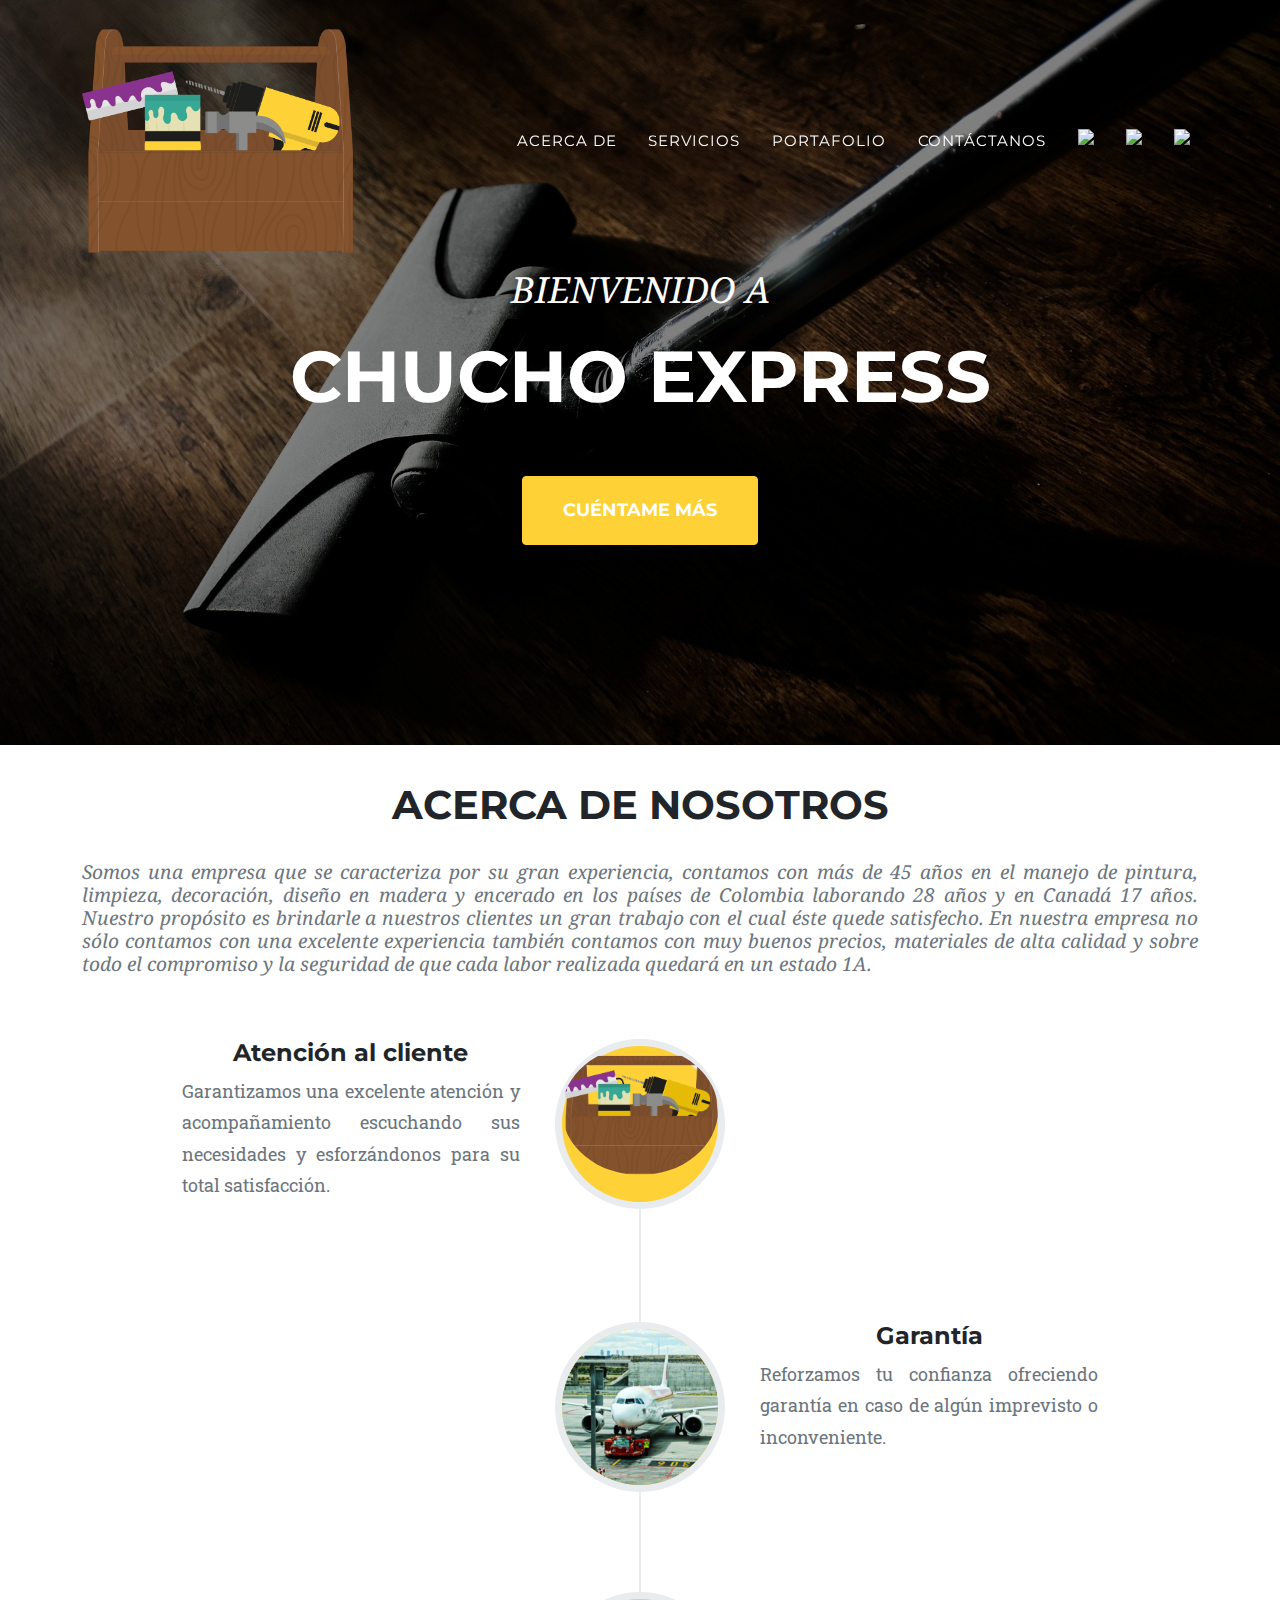
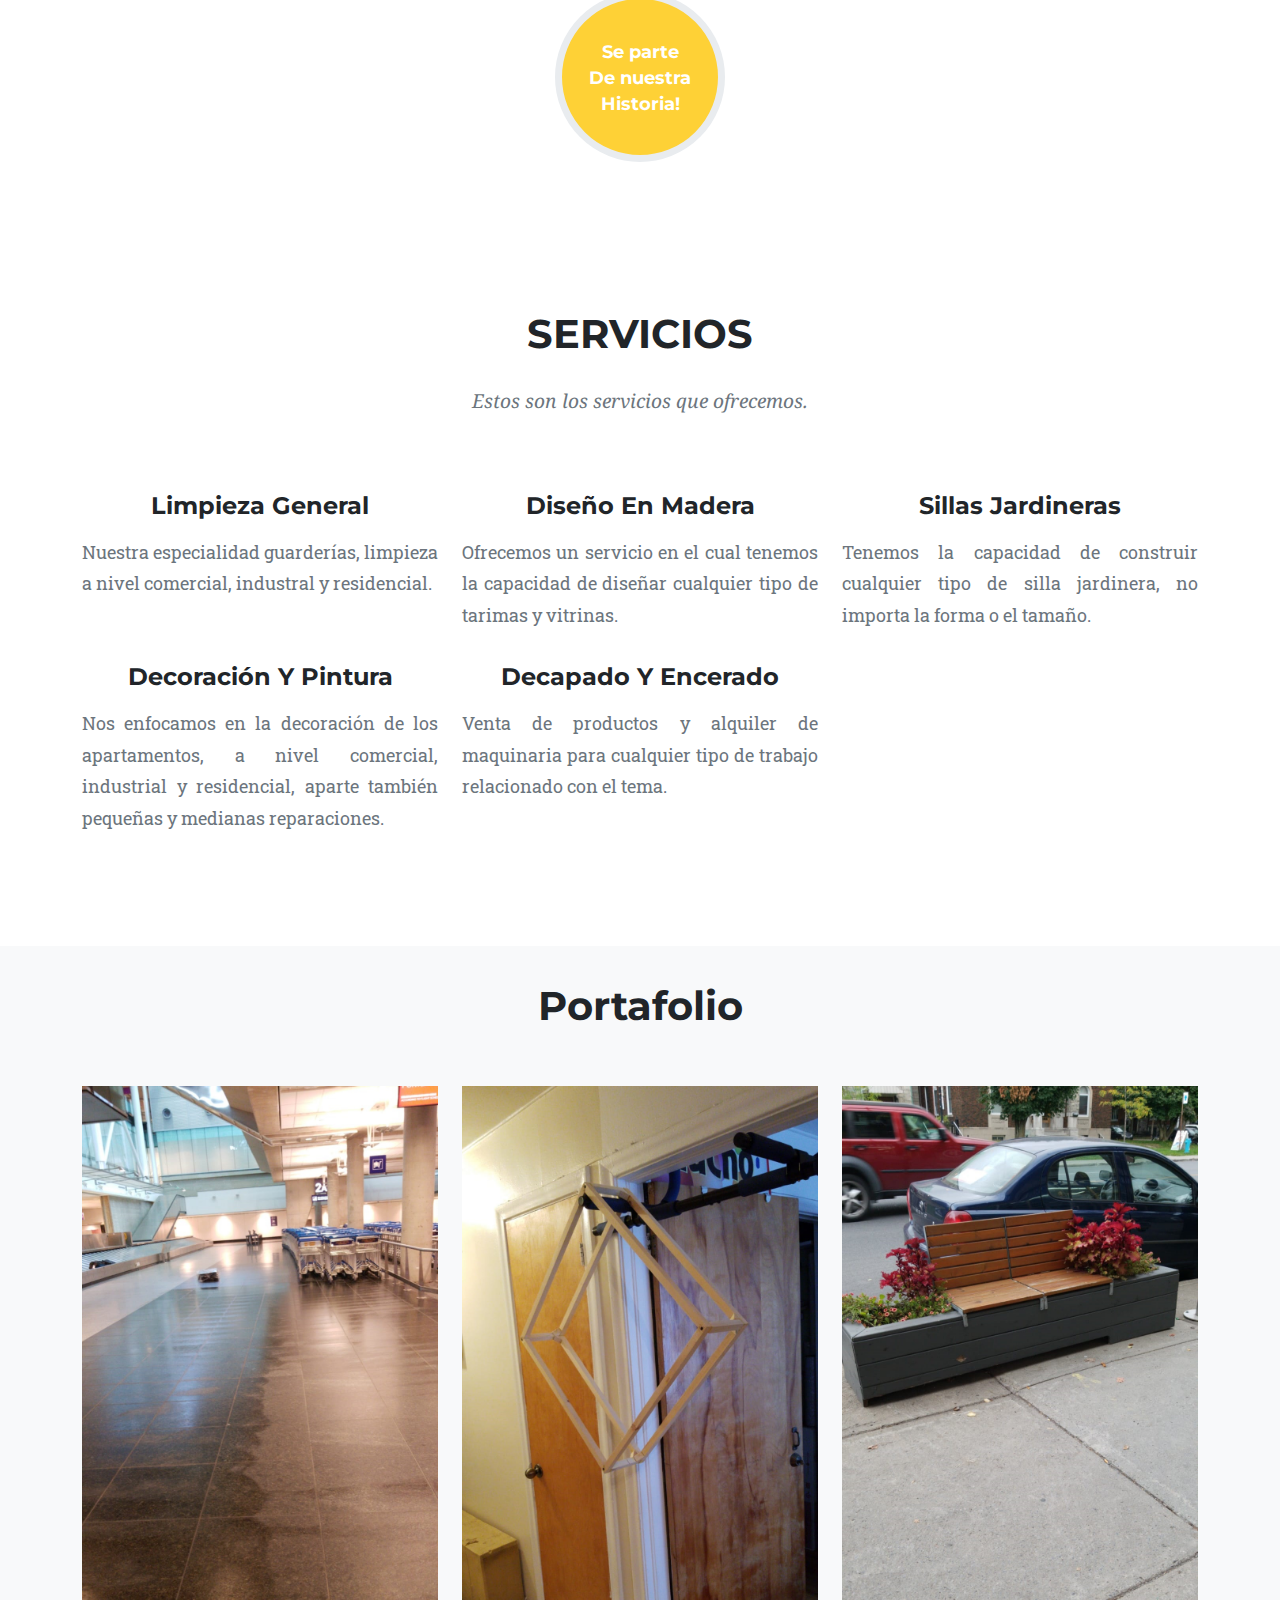
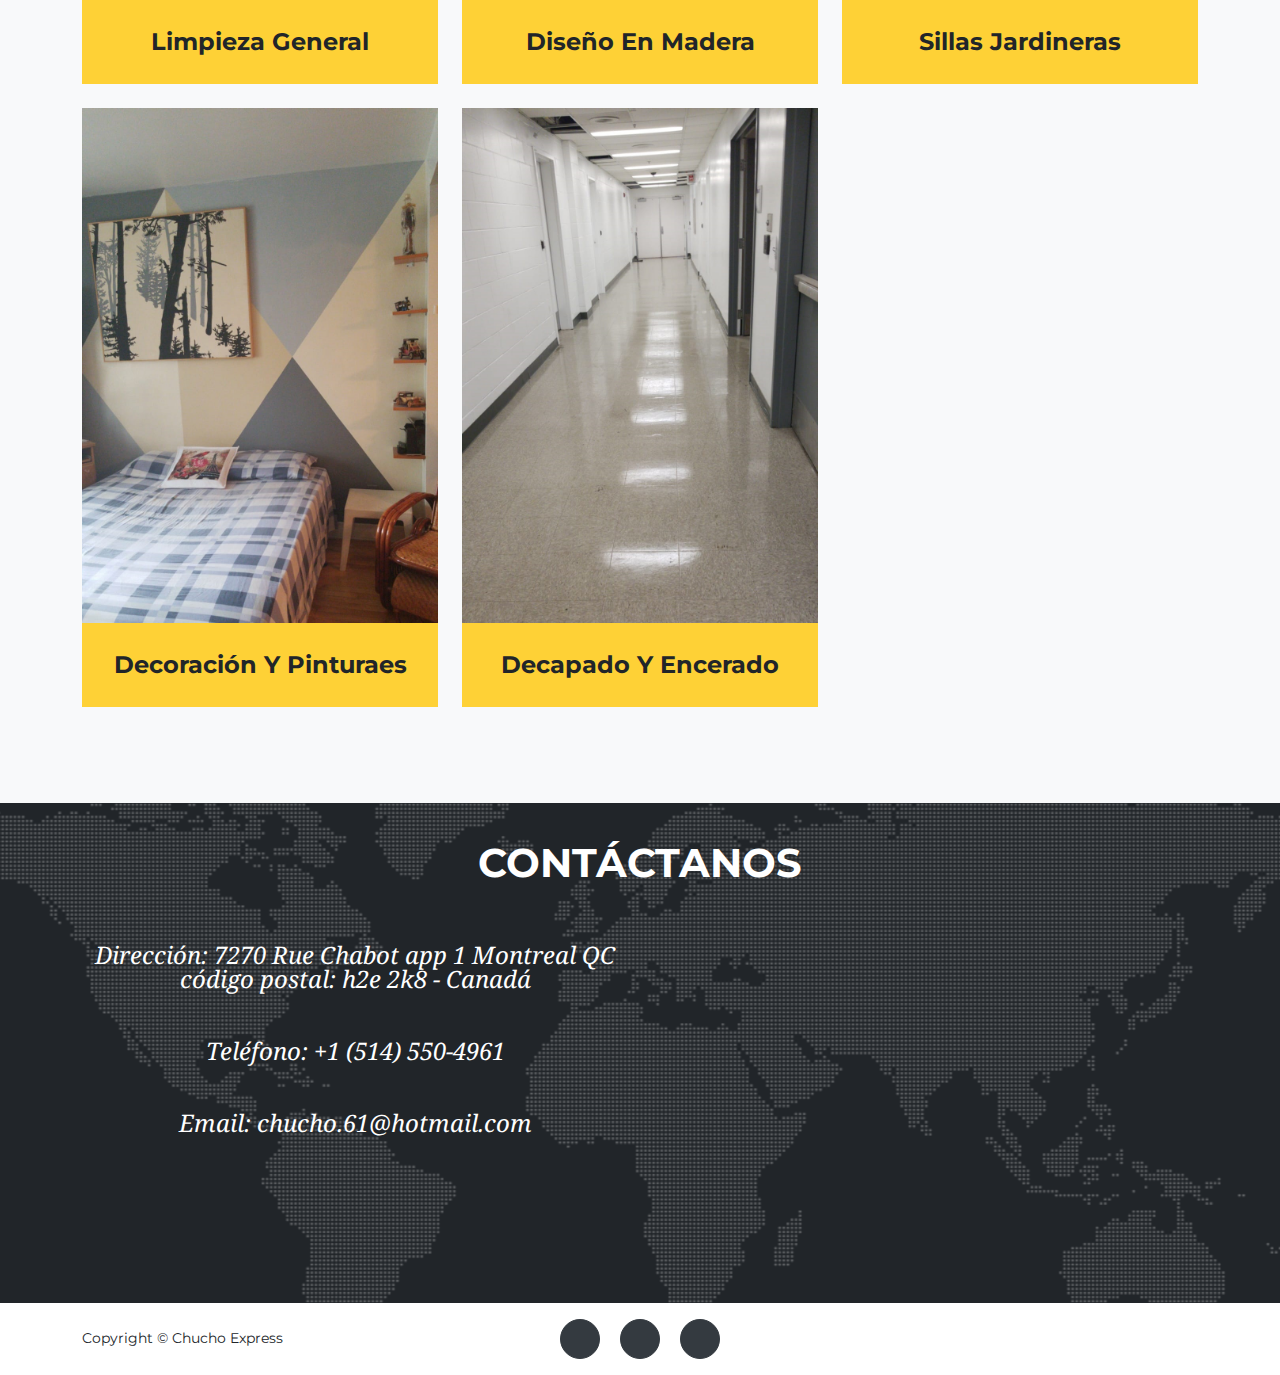
==== index - frances.html @ 2177fa21 "Add files via upload" ====
<!DOCTYPE html>
<html lang="es">
    <head>
        <meta charset="utf-8" />
        <meta name="viewport" content="width=device-width, initial-scale=1, shrink-to-fit=no" />
        <meta name="description" content="" />
        <meta name="author" content="" />
        <title>Chucho Express</title>
        <link rel="icon" type="image/x-icon" href="assets/img/chucho1.png" />
        <!-- Font Awesome icons (free version)-->
        <script src="https://use.fontawesome.com/releases/v5.13.0/js/all.js" crossorigin="anonymous"></script>
        <!-- Google fonts-->
        <link href="https://fonts.googleapis.com/css?family=Montserrat:400,700" rel="stylesheet" type="text/css" />
        <link href="https://fonts.googleapis.com/css?family=Droid+Serif:400,700,400italic,700italic" rel="stylesheet" type="text/css" />
        <link href="https://fonts.googleapis.com/css?family=Roboto+Slab:400,100,300,700" rel="stylesheet" type="text/css" />
        <!-- Core theme CSS (includes Bootstrap)-->
        <link href="css/styles.css" rel="stylesheet" />
        <!-- <link href="https://stackpath.bootstrapcdn.com/bootstrap/4.5.0/css/bootstrap.min.css" rel="stylesheet" integrity="sha384-9aIt2nRpC12Uk9gS9baDl411NQApFmC26EwAOH8WgZl5MYYxFfc+NcPb1dKGj7Sk" crossorigin="anonymous"> -->
    </head>
    <body id="page-top">
        <!-- Navigation-->
        <nav class="navbar navbar-expand-lg navbar-dark fixed-top" id="mainNav">
            <div class="container">
                <a class="navbar-brand js-scroll-trigger" href="#page-top"><img src="assets/img/chucho1.png" alt="" /></a><button class="navbar-toggler navbar-toggler-right" type="button" data-toggle="collapse" data-target="#navbarResponsive" aria-controls="navbarResponsive" aria-expanded="false" aria-label="Toggle navigation">Menu<i class="fas fa-bars ml-1"></i></button>
                <div class="collapse navbar-collapse" id="navbarResponsive">
                    <ul class="navbar-nav text-uppercase ml-auto">
                        <li class="nav-item"><a class="nav-link js-scroll-trigger" href="#about">Acerca De</a></li>
                        <li class="nav-item"><a class="nav-link js-scroll-trigger" href="#services">Servicios</a></li>
                        <li class="nav-item"><a class="nav-link js-scroll-trigger" href="#portfolio">Portafolio</a></li>
                        <!-- <li class="nav-item"><a class="nav-link js-scroll-trigger" href="#team">Team</a></li> -->
                        <li class="nav-item"><a class="nav-link js-scroll-trigger" href="#contact">Contáctanos</a></li>
                        <li class="nav-item"><a class="nav-link js-scroll-trigger" href="index.html"><img class="country-flag" src="https://img.icons8.com/color/48/000000/colombia.png"/></a></li>
                        <li class="nav-item"><a class="nav-link js-scroll-trigger" href="index - ingles.html"><img class="country-flag" src="https://img.icons8.com/cute-clipart/64/000000/usa.png"/></a></li>
                        <li class="nav-item"><a class="nav-link js-scroll-trigger" href="index.html"><img class="country-flag" src="https://img.icons8.com/color/48/000000/france.png"/></a></li>                       
                    </ul>
                </div>
            </div>
        </nav>
        <!-- Masthead-->
        <header class="masthead">
            <div class="container">
                <div class="masthead-subheading">BIENVENIDO A</div>
                <div class="masthead-heading text-uppercase">CHUCHO EXPRESS</div>
                <a class="btn btn-primary btn-xl text-uppercase js-scroll-trigger" href="#services">Cuéntame más</a>
            </div>
        </header>
       
        <!-- About-->
        <section class="page-section" id="about">
            <div class="container">
                <div class="text-center">
                    <h2 class="section-heading text-uppercase">Acerca De Nosotros</h2>
                    <h3 class="section-subheading text-muted"> <br>Somos una empresa que se caracteriza por su gran experiencia,
                        contamos con más de 45 años en el manejo de pintura, limpieza, decoración, diseño en madera y encerado
                        en los países de Colombia laborando 28 años y en Canadá 17 años. 
                        Nuestro propósito es brindarle a nuestros clientes un gran trabajo con el cual éste quede satisfecho. 
                        En nuestra empresa no sólo contamos con una excelente experiencia también contamos con muy buenos precios,
                         materiales de alta calidad y sobre todo el compromiso y la seguridad de que cada labor realizada quedará en un estado 1A.</h3>
                </div>
                <ul class="timeline">
                    <li>
                        <div class="timeline-image"><img class="rounded-circle img-fluid" src="assets/img/chucho.png" alt="" /></div>
                        <div class="timeline-panel">
                            <div class="timeline-heading">
                                <h4 class="text-center">Atención al cliente</h4>
                            </div>
                            <div class="timeline-body"><p class="text-muted">
                                Garantizamos una excelente atención y acompañamiento
                                escuchando sus necesidades y esforzándonos para su total satisfacción.
                            </p></div>
                        </div>
                    </li>
                    <li class="timeline-inverted">
                        <div class="timeline-image"><img class="rounded-circle img-fluid" src="assets/img/about/2.jpg" alt="" /></div>
                        <div class="timeline-panel">
                            <div class="timeline-heading">
                                <h4 class="text-center">Garantía</h4>
                            </div>
                            <div class="timeline-body"><p class="text-muted">Reforzamos tu confianza ofreciendo 
                                garantía en caso de algún imprevisto o inconveniente.</p></div>
                        </div>
                    </li>
                    <li class="timeline-inverted">
                        <div class="timeline-image">
                            <h4>Se parte<br />De nuestra<br />Historia!</h4>
                        </div>
                    </li>
                </ul>
            </div>
        </section>
       
        <!-- Services-->
        <section class="page-section" id="services">
            <div class="container">
                <div class="text-center">
                    <h2 class="section-heading text-uppercase">Servicios</h2>
                    <h3 class="section-subheading text-muted text-center"><br>Estos son los servicios que ofrecemos.</h3>
                </div>
                <div class="row text-center">
                    <div class="col-md-4">
                        <span class="fa-stack fa-4x"><i class="fas fa-circle fa-stack-2x text-primary"></i><i class="fas fa-broom fa-stack-1x fa-inverse"></i></span>
                        <h4 class="my-3">Limpieza General</h4>
                        <p class="text-muted">Nuestra especialidad guarderías, limpieza a nivel comercial, industral y residencial.</p>
                    </div>
                    <div class="col-md-4">
                        <span class="fa-stack fa-4x"><i class="fas fa-circle fa-stack-2x text-primary"></i><i class="fas fa-pallet fa-stack-1x fa-inverse"></i></span>
                        <h4 class="my-3">Diseño En Madera</h4>
                        <p class="text-muted">Ofrecemos un servicio en el cual tenemos la capacidad de diseñar cualquier tipo de tarimas y vitrinas.</p>
                    </div>
                    <div class="col-md-4">
                        <span class="fa-stack fa-4x"><i class="fas fa-circle fa-stack-2x text-primary"></i><i class="fas fa-chair fa-stack-1x fa-inverse"></i></span>
                        <h4 class="my-3">Sillas Jardineras</h4>
                        <p class="text-muted">Tenemos la capacidad de construir cualquier tipo de silla jardinera, no importa la forma o el tamaño.</p>
                    </div>
                    <div class="col-md-4">
                        <span class="fa-stack fa-4x"><i class="fas fa-circle fa-stack-2x text-primary"></i><i class="fas fa-brush fa-stack-1x fa-inverse"></i></span>
                        <h4 class="my-3">Decoración Y Pintura</h4>
                        <p class="text-muted">Nos enfocamos en la decoración de los apartamentos, a nivel comercial, industrial y residencial, aparte también pequeñas y medianas reparaciones.</p>
                    </div>
                    <div class="col-md-4">
                        <span class="fa-stack fa-4x"><i class="fas fa-circle fa-stack-2x text-primary"></i><i class="fas fa-quidditch fa-stack-1x fa-inverse"></i></span>
                        <h4 class="my-3">Decapado Y Encerado</h4>
                        <p class="text-muted">Venta de productos y alquiler de maquinaria para cualquier tipo de trabajo relacionado con el tema.</p>
                    </div>
                </div>
            </div>
        </section>
        <!-- Portfolio Grid-->
        <section class="page-section bg-light" id="portfolio">
            <div class="container">
                <div class="text-center">
                    <h2 class="section-heading text-center">Portafolio <br><br></h2>
                    <!-- <h3 class="section-subheading text-muted text-center">Algunos trabajos que hemos realizado.</h3> -->
                </div>
                <div class="row">
                    <div class="col-lg-4 col-sm-6 mb-4">
                        <div class="portfolio-item">
                            <a class="portfolio-link" data-toggle="modal">
                                <img class="img-fluid" src="assets/img/limpieza/limpieza3.jpg" alt=""
                            /></a>
                            <div class="portfolio-caption">
                                <div class="portfolio-caption-heading">Limpieza General</div>
                                <!-- <div class="portfolio-caption-subheading text-muted">Illustration</div> -->
                            </div>
                        </div>
                    </div>
                    <div class="col-lg-4 col-sm-6 mb-4">
                        <div class="portfolio-item">
                            <a class="portfolio-link" data-toggle="modal">
                                <img class="img-fluid" src="assets/img/diseno/diseno.jpg" alt=""
                            /></a>
                            <div class="portfolio-caption">
                                <div class="portfolio-caption-heading">Diseño En Madera</div>
                            </div>
                        </div>
                    </div>
                    <div class="col-lg-4 col-sm-6 mb-4">
                        <div class="portfolio-item">
                            <a class="portfolio-link" data-toggle="modal">
                                <img class="img-fluid" src="assets/img/sillajardinera/sillajardinera1.jpg" alt=""
                            /></a>
                            <div class="portfolio-caption">
                                <div class="portfolio-caption-heading">Sillas Jardineras</div>
                            </div>
                        </div>
                    </div>
                    <div class="col-lg-4 col-sm-6 mb-4 mb-lg-0">
                        <div class="portfolio-item">
                            <a class="portfolio-link" data-toggle="modal">
                                <img class="img-fluid" src="assets/img/decoracion/decoracion3.jpg" alt=""
                            /></a>
                            <div class="portfolio-caption">
                                <div class="portfolio-caption-heading">Decoración Y Pinturaes</div>
                            </div>
                        </div>
                    </div>
                    <div class="col-lg-4 col-sm-6 mb-4 mb-sm-0">
                        <div class="portfolio-item">
                            <a class="portfolio-link" data-toggle="modal">
                                <img class="img-fluid" src="assets/img/encerado/encerado.jpg" height="100px" alt=""
                            /></a>
                            <div class="portfolio-caption">
                                <div class="portfolio-caption-heading">Decapado Y Encerado</div>
                            </div>
                        </div>
                    </div>
                </div>
            </div>
        </section>
        
        <!-- Team
        <section class="page-section bg-light" id="team">
            <div class="container">
                <div class="text-center">
                    <h2 class="section-heading text-uppercase">Our Amazing Team</h2>
                    <h3 class="section-subheading text-muted">Lorem ipsum dolor sit amet consectetur.</h3>
                </div>
                <div class="row">
                    <div class="col-lg-4">
                        <div class="team-member">
                            <img class="mx-auto rounded-circle" src="assets/img/team/1.jpg" alt="" />
                            <h4>Kay Garland</h4>
                            <p class="text-muted">Lead Designer</p>
                            <a class="btn btn-dark btn-social mx-2" href="#!"><i class="fab fa-twitter"></i></a><a class="btn btn-dark btn-social mx-2" href="#!"><i class="fab fa-facebook-f"></i></a><a class="btn btn-dark btn-social mx-2" href="#!"><i class="fab fa-linkedin-in"></i></a>
                        </div>
                    </div>
                    <div class="col-lg-4">
                        <div class="team-member">
                            <img class="mx-auto rounded-circle" src="assets/img/team/2.jpg" alt="" />
                            <h4>Larry Parker</h4>
                            <p class="text-muted">Lead Marketer</p>
                            <a class="btn btn-dark btn-social mx-2" href="#!"><i class="fab fa-twitter"></i></a><a class="btn btn-dark btn-social mx-2" href="#!"><i class="fab fa-facebook-f"></i></a><a class="btn btn-dark btn-social mx-2" href="#!"><i class="fab fa-linkedin-in"></i></a>
                        </div>
                    </div>
                    <div class="col-lg-4">
                        <div class="team-member">
                            <img class="mx-auto rounded-circle" src="assets/img/team/3.jpg" alt="" />
                            <h4>Diana Petersen</h4>
                            <p class="text-muted">Lead Developer</p>
                            <a class="btn btn-dark btn-social mx-2" href="#!"><i class="fab fa-twitter"></i></a><a class="btn btn-dark btn-social mx-2" href="#!"><i class="fab fa-facebook-f"></i></a><a class="btn btn-dark btn-social mx-2" href="#!"><i class="fab fa-linkedin-in"></i></a>
                        </div>
                    </div>
                </div>
                <div class="row">
                    <div class="col-lg-8 mx-auto text-center"><p class="large text-muted">Lorem ipsum dolor sit amet, consectetur adipisicing elit. Aut eaque, laboriosam veritatis, quos non quis ad perspiciatis, totam corporis ea, alias ut unde.</p></div>
                </div>
            </div>
        </section> -->
        <!-- Clients-->
        <!-- <div class="py-5">
            <div class="container">
                <div class="row">
                    <div class="col-md-3 col-sm-6 my-3">
                        <a href="#!"><img class="img-fluid d-block mx-auto" src="assets/img/logos/envato.jpg" alt="" /></a>
                    </div>
                    <div class="col-md-3 col-sm-6 my-3">
                        <a href="#!"><img class="img-fluid d-block mx-auto" src="assets/img/logos/designmodo.jpg" alt="" /></a>
                    </div>
                    <div class="col-md-3 col-sm-6 my-3">
                        <a href="#!"><img class="img-fluid d-block mx-auto" src="assets/img/logos/themeforest.jpg" alt="" /></a>
                    </div>
                    <div class="col-md-3 col-sm-6 my-3">
                        <a href="#!"><img class="img-fluid d-block mx-auto" src="assets/img/logos/creative-market.jpg" alt="" /></a>
                    </div>
                </div>
            </div>
        </div> -->
        <!-- Contact-->
        <section class="page-section" id="contact">
            <div class="container">
                <div class="text-center">
                    <h2 class="section-heading text-uppercase">Contáctanos</h2>
                    <br><br>
                    <!-- <h3 class="section-subheading text-muted">Lorem ipsum dolor sit amet consectetur.</h3> -->
                </div>
                <form id="contactForm" name="sentMessage" novalidate="novalidate">
                    <div class="row align-items-stretch mb-5">
                        <div class="col-sm-12 col-md-12 col-xl-6">
                            <div class="form-group">                               
                                <div class="masthead-subheading text-center">Dirección: 7270 Rue Chabot app 1 Montreal QC código postal: h2e 2k8  - Canadá</div>
                            </div>
                            <br>
                            <div class="form-group">                               
                                <div class="masthead-subheading text-center"> Teléfono: +1 (514) 550-4961</div>
                            </div>
                            <br>
                            <div class="form-group">                               
                                <div class="masthead-subheading text-center">Email: chucho.61@hotmail.com</div>
                            </div>
                        </div>

                        <div class="col-sm-12 col-md-12 col-xl-6">
                            <div class="form-group">
                                <div class="masthead-subheading text-center">
                                    <iframe src="https://www.google.com/maps/embed?pb=!1m18!1m12!1m3!1d587.3713222638213!2d-73.60795128340217!3d45.54983022281086!2m3!1f0!2f0!3f0!3m2!1i1024!2i768!4f13.1!3m3!1m2!1s0x4cc91938320cf795%3A0xa92a62ab6ae25e55!2s1-7270%20Rue%20Chabot%2C%20Montr%C3%A9al%2C%20QC%20H2E%202K8%2C%20Canad%C3%A1!5e0!3m2!1ses-419!2sco!4v1593291051630!5m2!1ses-419!2sco" 
                                    width="450" height="300" frameborder="0" style="border:0;" allowfullscreen="" aria-hidden="false" tabindex="0"></iframe></div>
                            </div>
                        </div>
                    </div>
                </form>


            </div>
        </section>
        <!-- Footer-->
        <footer class="footer py-3">
            <div class="container">
                <div class="row align-items-center">
                    <div class="col-lg-4 text-lg-left">Copyright © Chucho Express</div>
                    <div class="col-lg-4 my-3 my-lg-0">
                        <a class="btn btn-dark btn-social mx-2" href="#!"><i class="fab fa-instagram"></i></a>
                        <a class="btn btn-dark btn-social mx-2" href="#!"><i class="fab fa-facebook-f"></i></a>
                        <a class="btn btn-dark btn-social mx-2" href="#!"><i class="fab fa-whatsapp"></i></a>
                    </div>
                </div>
            </div>
        </footer>
        <!-- Bootstrap core JS-->
        <script src="https://cdnjs.cloudflare.com/ajax/libs/jquery/3.5.1/jquery.min.js"></script>
        <script src="https://stackpath.bootstrapcdn.com/bootstrap/4.5.0/js/bootstrap.bundle.min.js"></script>
        <!-- Third party plugin JS-->
        <script src="https://cdnjs.cloudflare.com/ajax/libs/jquery-easing/1.4.1/jquery.easing.min.js"></script>
        <!-- Contact form JS-->
        <script src="assets/mail/jqBootstrapValidation.js"></script>
        <script src="assets/mail/contact_me.js"></script>
        <!-- Core theme JS-->
        <script src="js/scripts.js"></script>
        <script src="https://stackpath.bootstrapcdn.com/bootstrap/4.5.0/js/bootstrap.min.js"></script>
    </body>
</html>
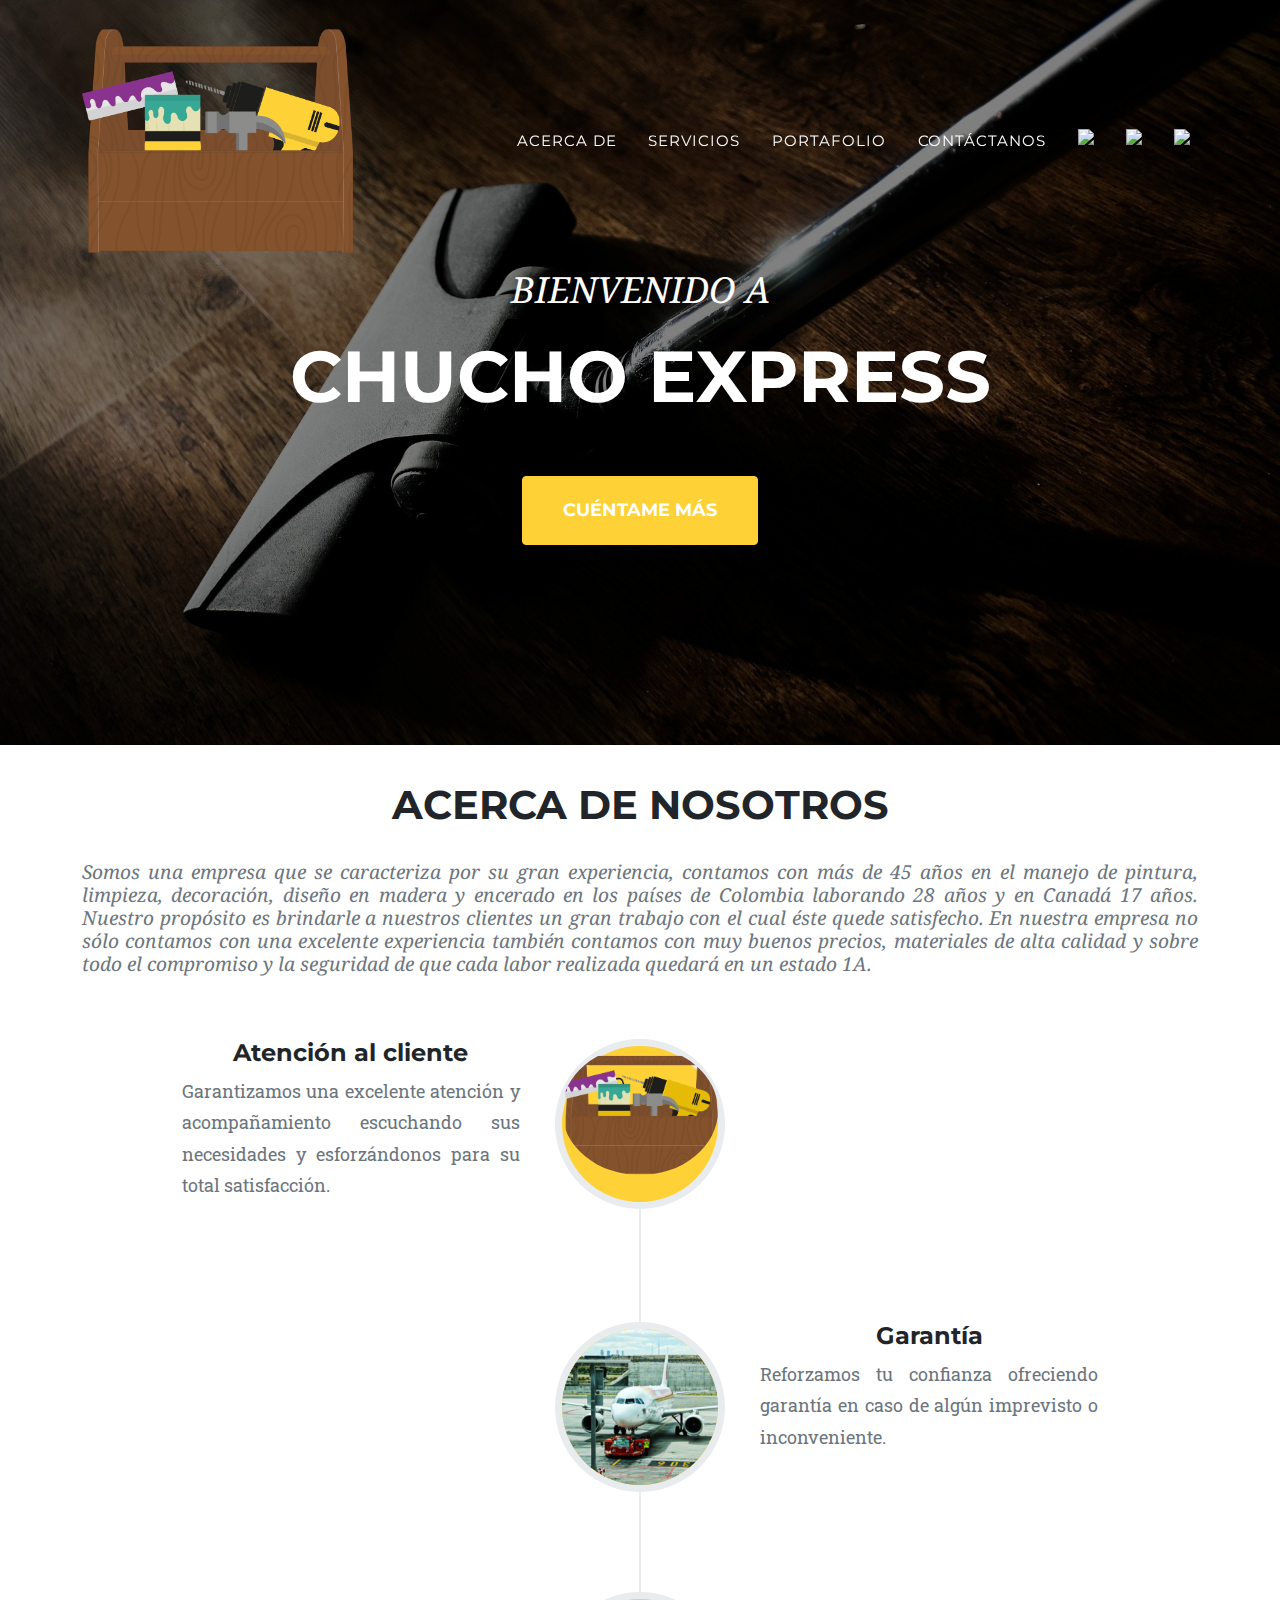
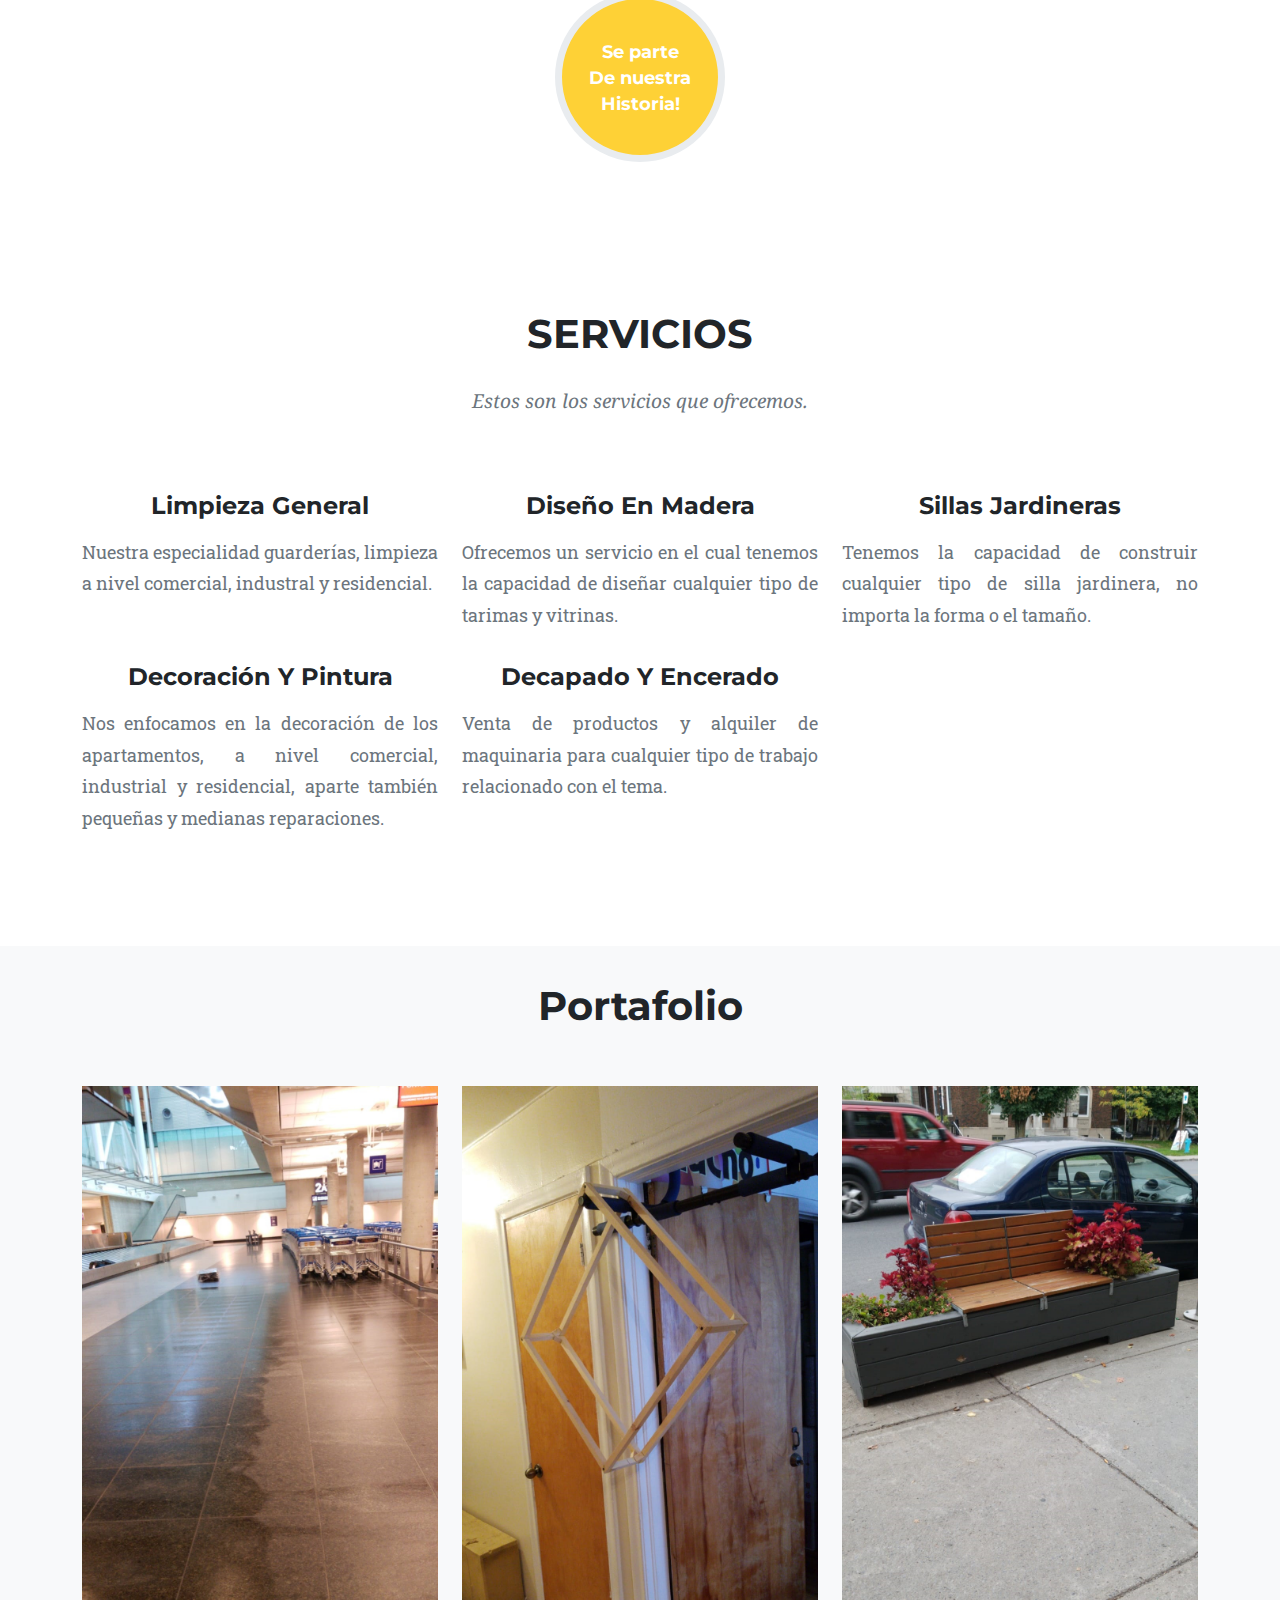
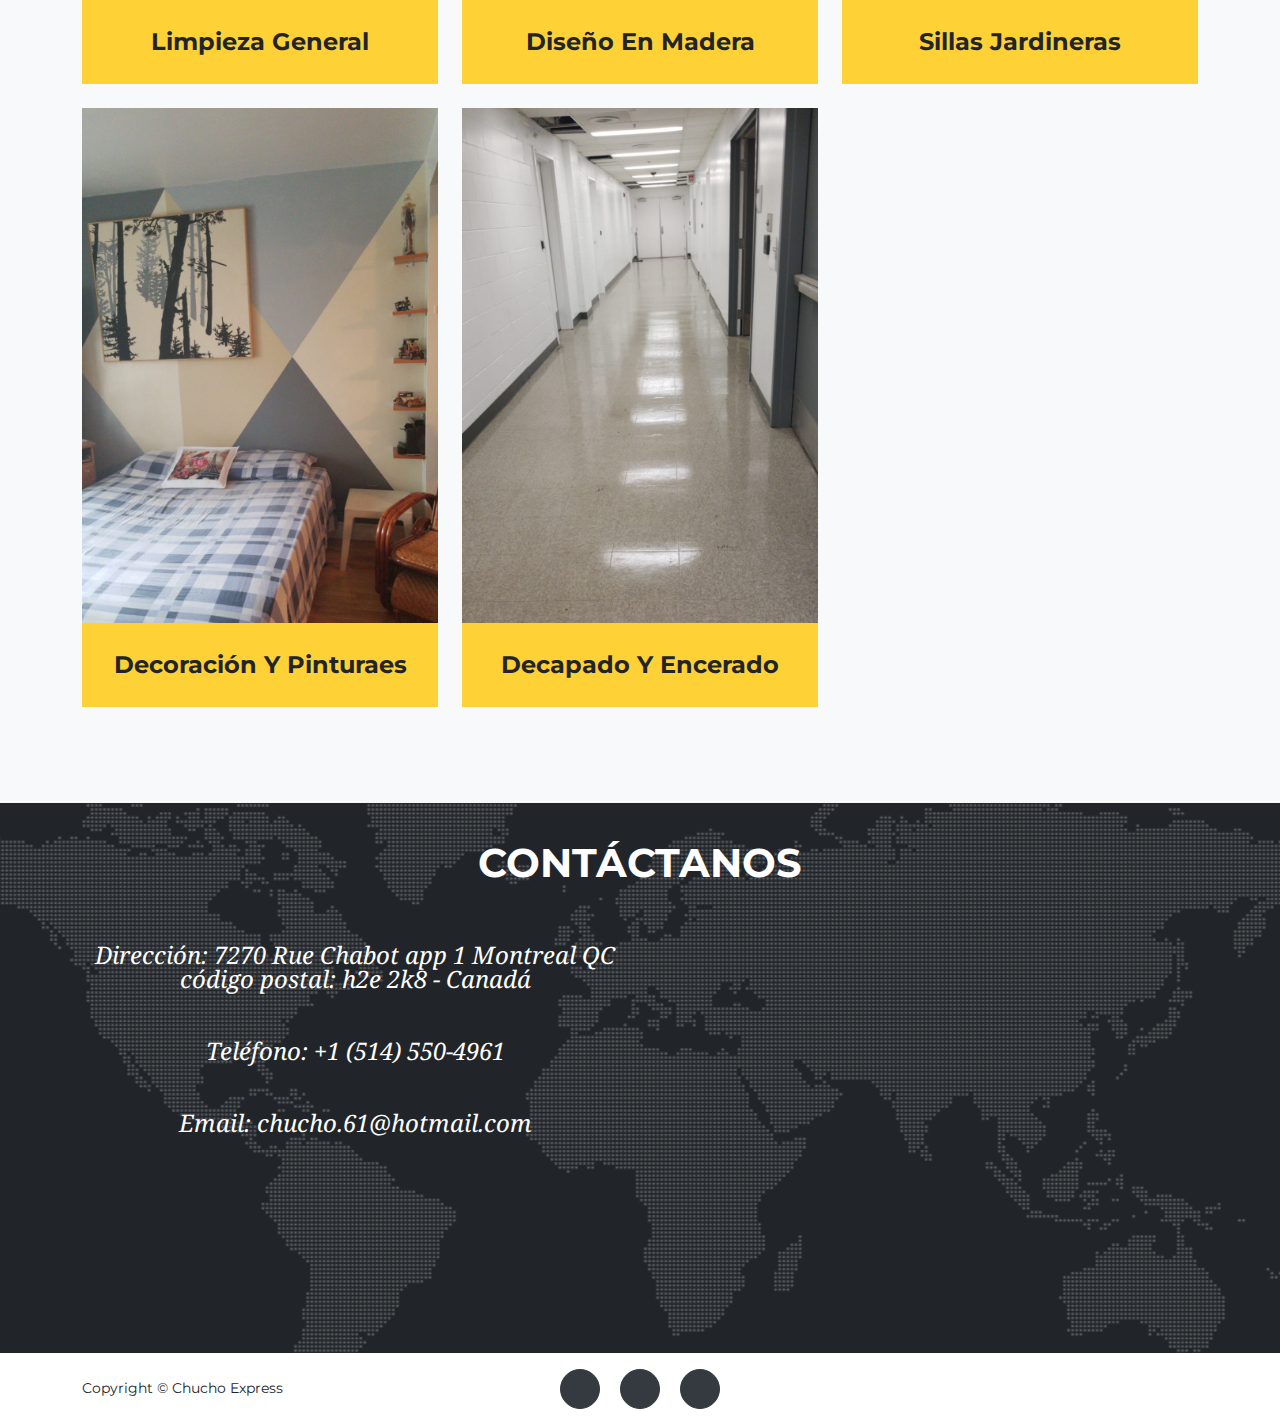
==== commit 4db0775c: "Update index - frances.html" ====
--- a/index - frances.html
+++ b/index - frances.html
@@ -255,7 +255,7 @@
                 </div>
                 <form id="contactForm" name="sentMessage" novalidate="novalidate">
                     <div class="row align-items-stretch mb-5">
-                        <div class="col-sm-12 col-md-12 col-xl-6">
+                        <div class="col-sm-7 col-md-6 col-xl-6">
                             <div class="form-group">                               
                                 <div class="masthead-subheading text-center">Dirección: 7270 Rue Chabot app 1 Montreal QC código postal: h2e 2k8  - Canadá</div>
                             </div>
@@ -269,11 +269,11 @@
                             </div>
                         </div>
 
-                        <div class="col-sm-12 col-md-12 col-xl-6">
+                        <div class="col-sm-7 col-md-6 col-xl-6">
                             <div class="form-group">
-                                <div class="masthead-subheading text-center">
-                                    <iframe src="https://www.google.com/maps/embed?pb=!1m18!1m12!1m3!1d587.3713222638213!2d-73.60795128340217!3d45.54983022281086!2m3!1f0!2f0!3f0!3m2!1i1024!2i768!4f13.1!3m3!1m2!1s0x4cc91938320cf795%3A0xa92a62ab6ae25e55!2s1-7270%20Rue%20Chabot%2C%20Montr%C3%A9al%2C%20QC%20H2E%202K8%2C%20Canad%C3%A1!5e0!3m2!1ses-419!2sco!4v1593291051630!5m2!1ses-419!2sco" 
-                                    width="450" height="300" frameborder="0" style="border:0;" allowfullscreen="" aria-hidden="false" tabindex="0"></iframe></div>
+                                <div class= masthead-subheading text-center">
+                                    <iframe class="mapa" src="https://www.google.com/maps/embed?pb=!1m18!1m12!1m3!1d587.3713222638213!2d-73.60795128340217!3d45.54983022281086!2m3!1f0!2f0!3f0!3m2!1i1024!2i768!4f13.1!3m3!1m2!1s0x4cc91938320cf795%3A0xa92a62ab6ae25e55!2s1-7270%20Rue%20Chabot%2C%20Montr%C3%A9al%2C%20QC%20H2E%202K8%2C%20Canad%C3%A1!5e0!3m2!1ses-419!2sco!4v1593291051630!5m2!1ses-419!2sco" 
+                                    frameborder="0" style="border:0;" allowfullscreen="" aria-hidden="false" tabindex="0"></iframe></div>
                             </div>
                         </div>
                     </div>
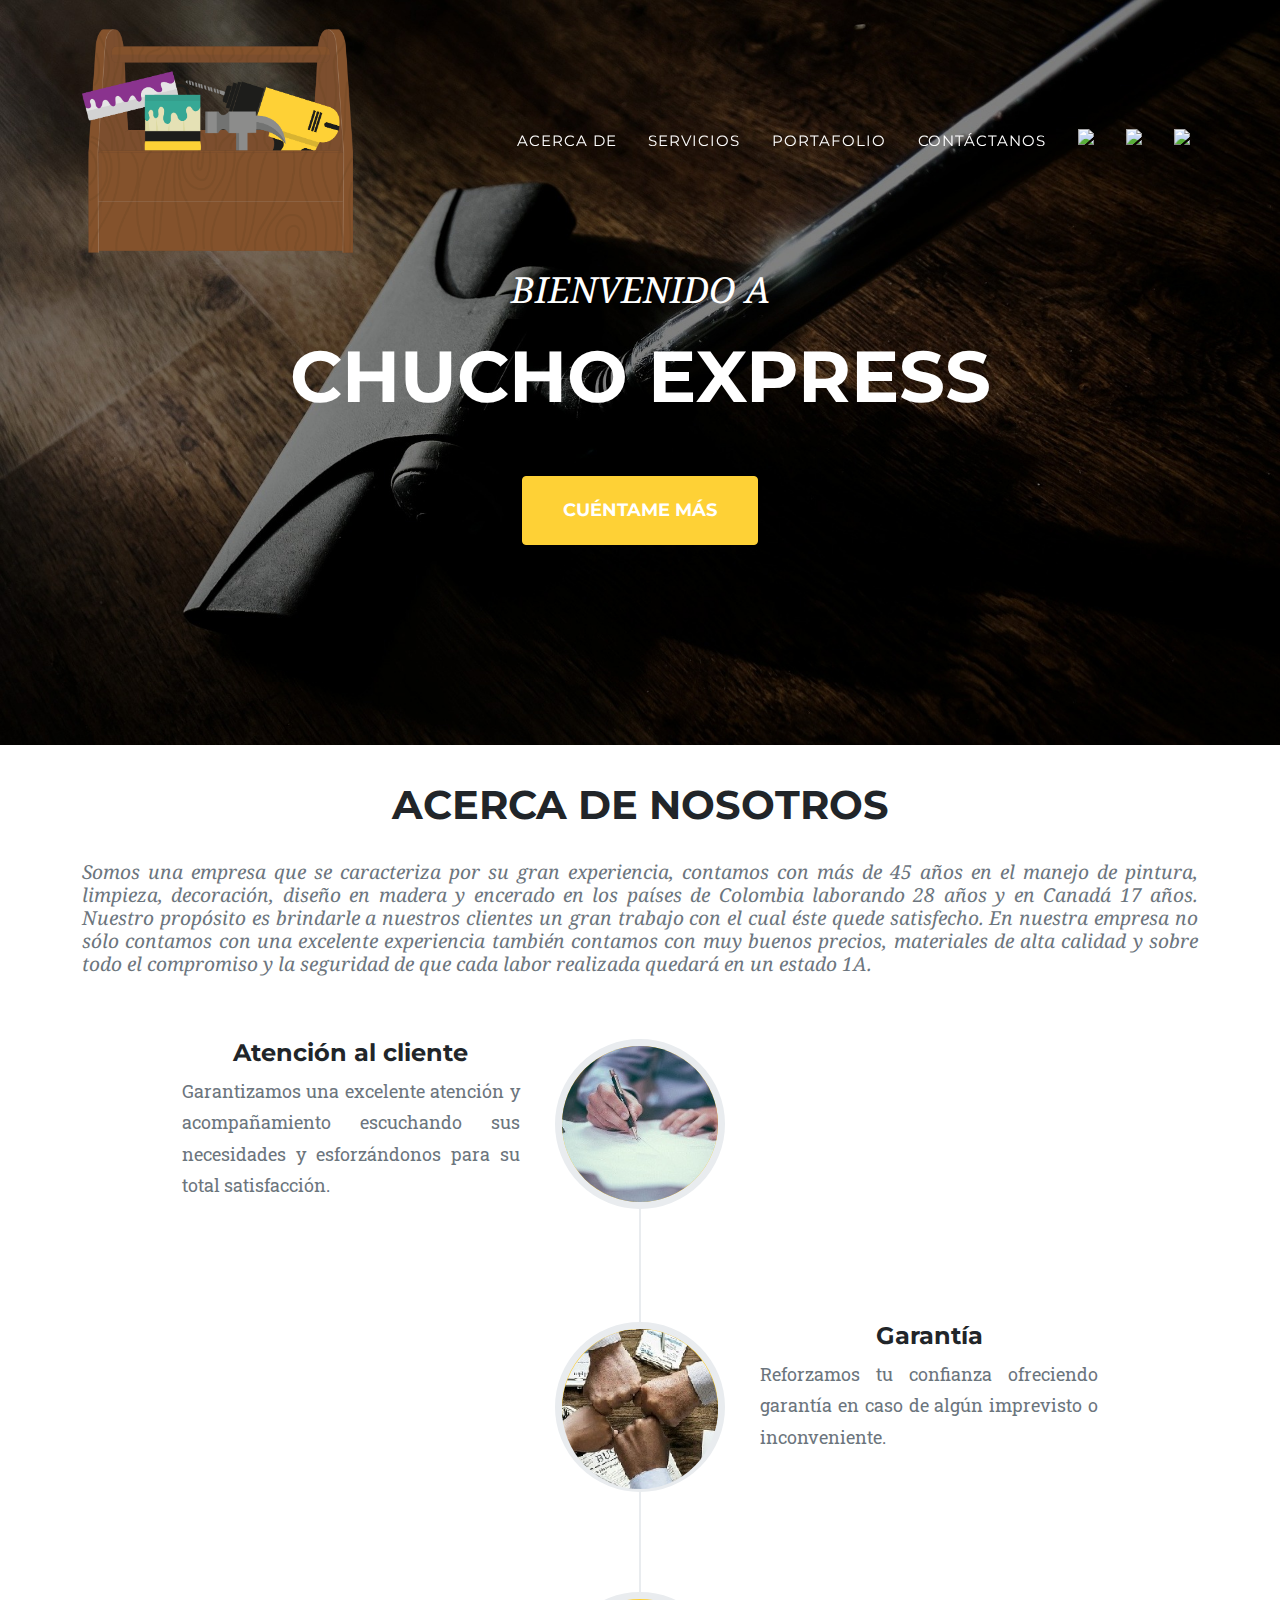
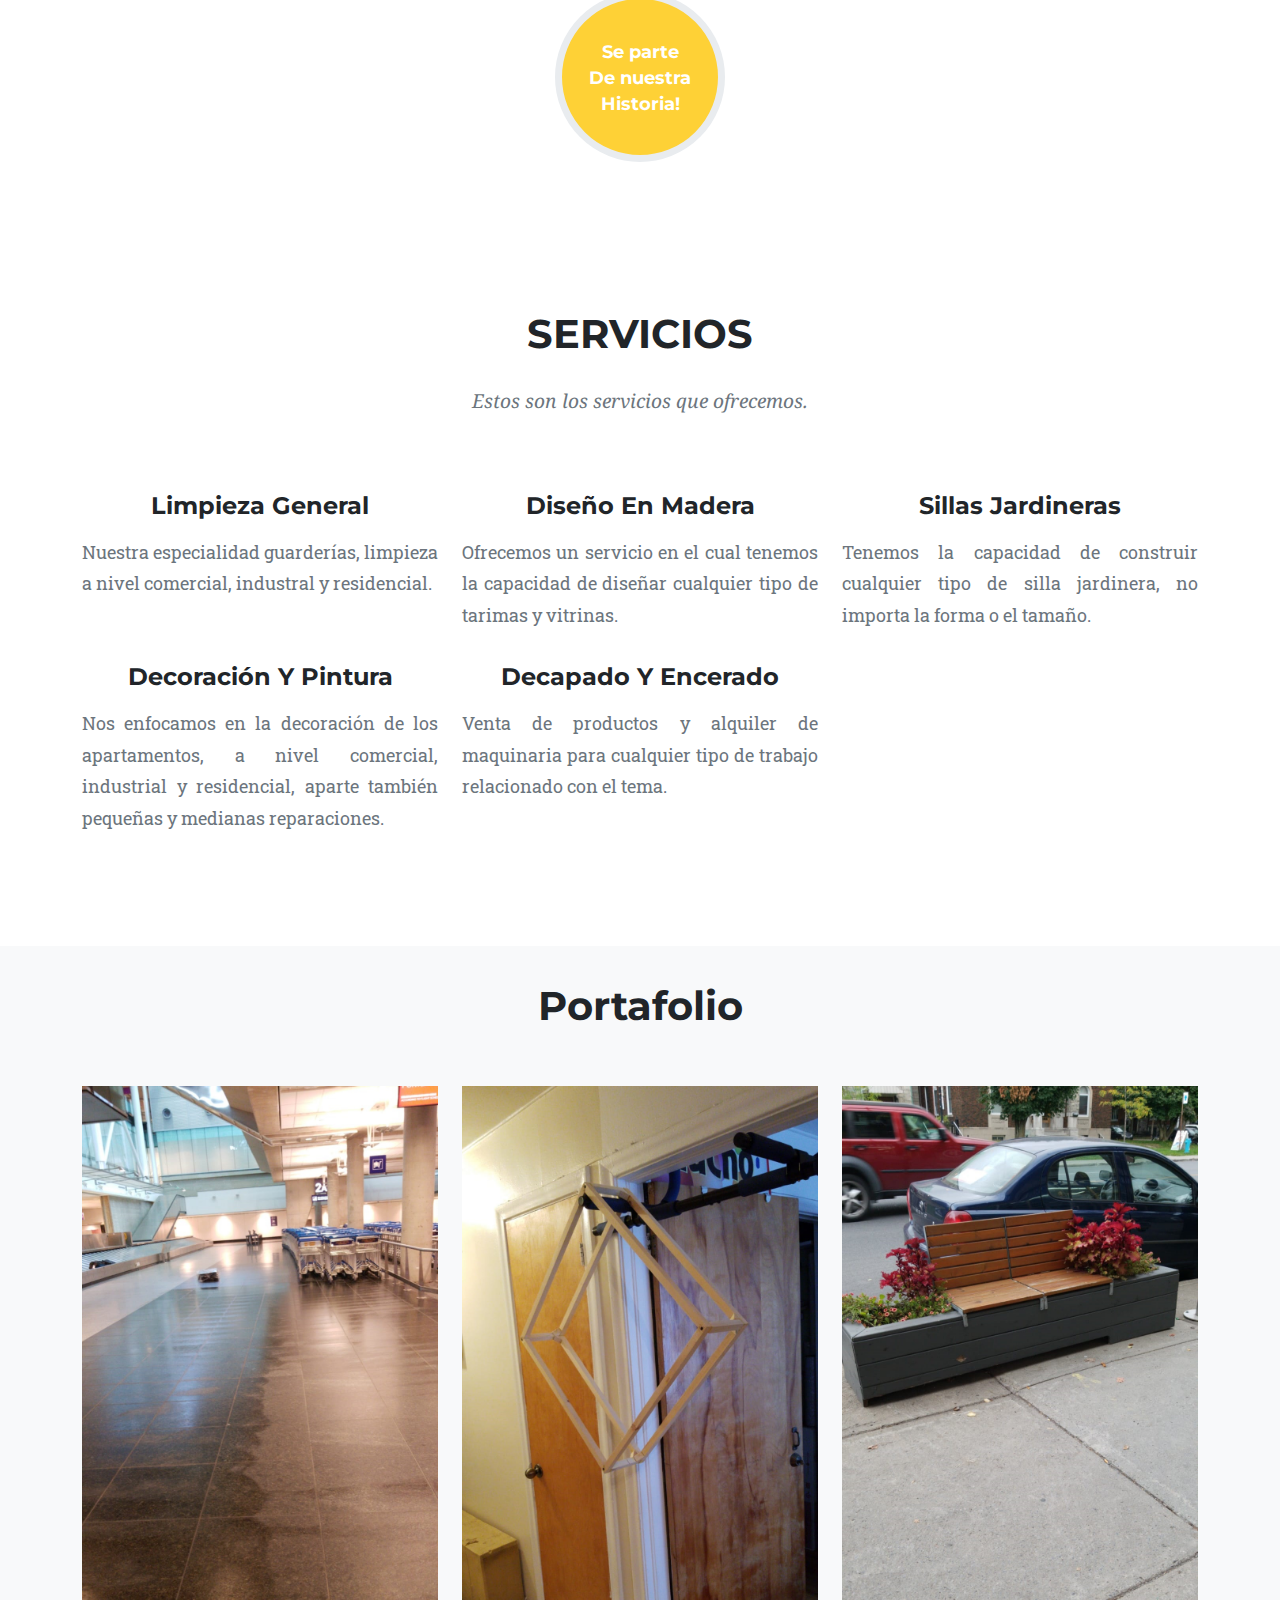
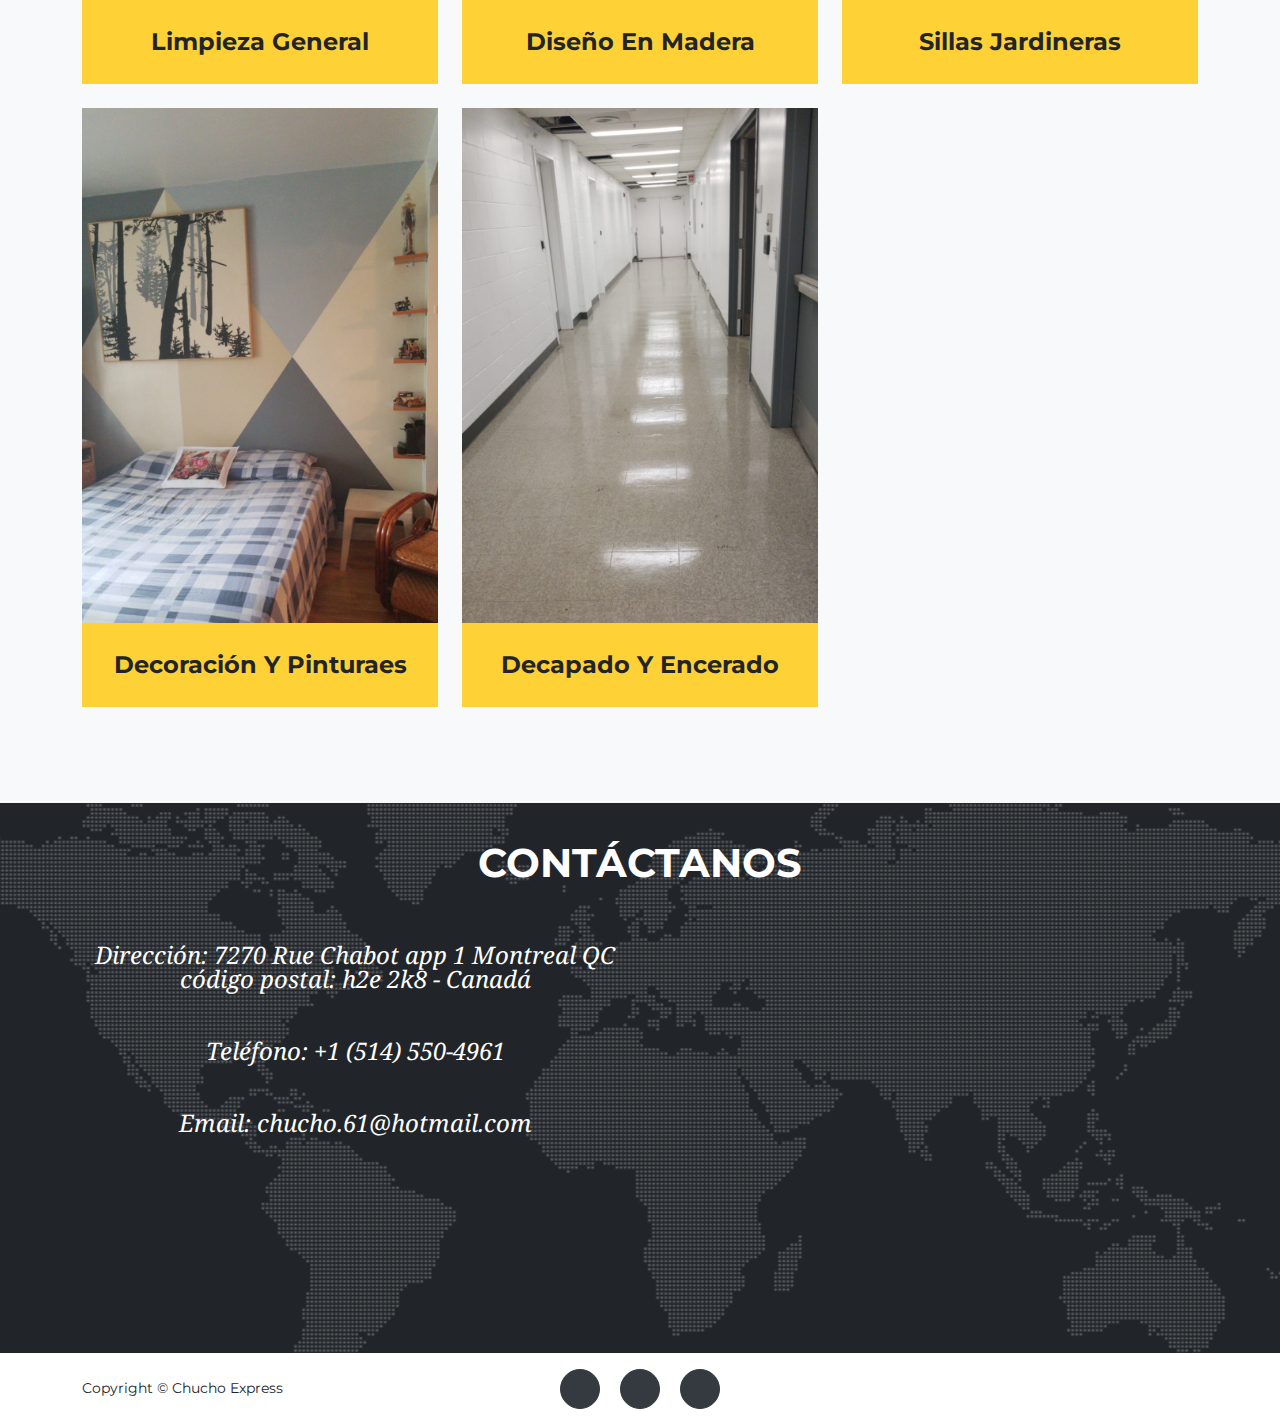
==== commit 719233f2: "Add files via upload" ====
--- a/index - frances.html
+++ b/index - frances.html
@@ -59,7 +59,7 @@
                 </div>
                 <ul class="timeline">
                     <li>
-                        <div class="timeline-image"><img class="rounded-circle img-fluid" src="assets/img/chucho.png" alt="" /></div>
+                        <div class="timeline-image"><img class="rounded-circle img-fluid" src="assets/img/about/2.jpg" alt="" /></div>
                         <div class="timeline-panel">
                             <div class="timeline-heading">
                                 <h4 class="text-center">Atención al cliente</h4>
@@ -71,7 +71,7 @@
                         </div>
                     </li>
                     <li class="timeline-inverted">
-                        <div class="timeline-image"><img class="rounded-circle img-fluid" src="assets/img/about/2.jpg" alt="" /></div>
+                        <div class="timeline-image"><img class="rounded-circle img-fluid" src="assets/img/about/5.jpg" alt="" /></div>
                         <div class="timeline-panel">
                             <div class="timeline-heading">
                                 <h4 class="text-center">Garantía</h4>
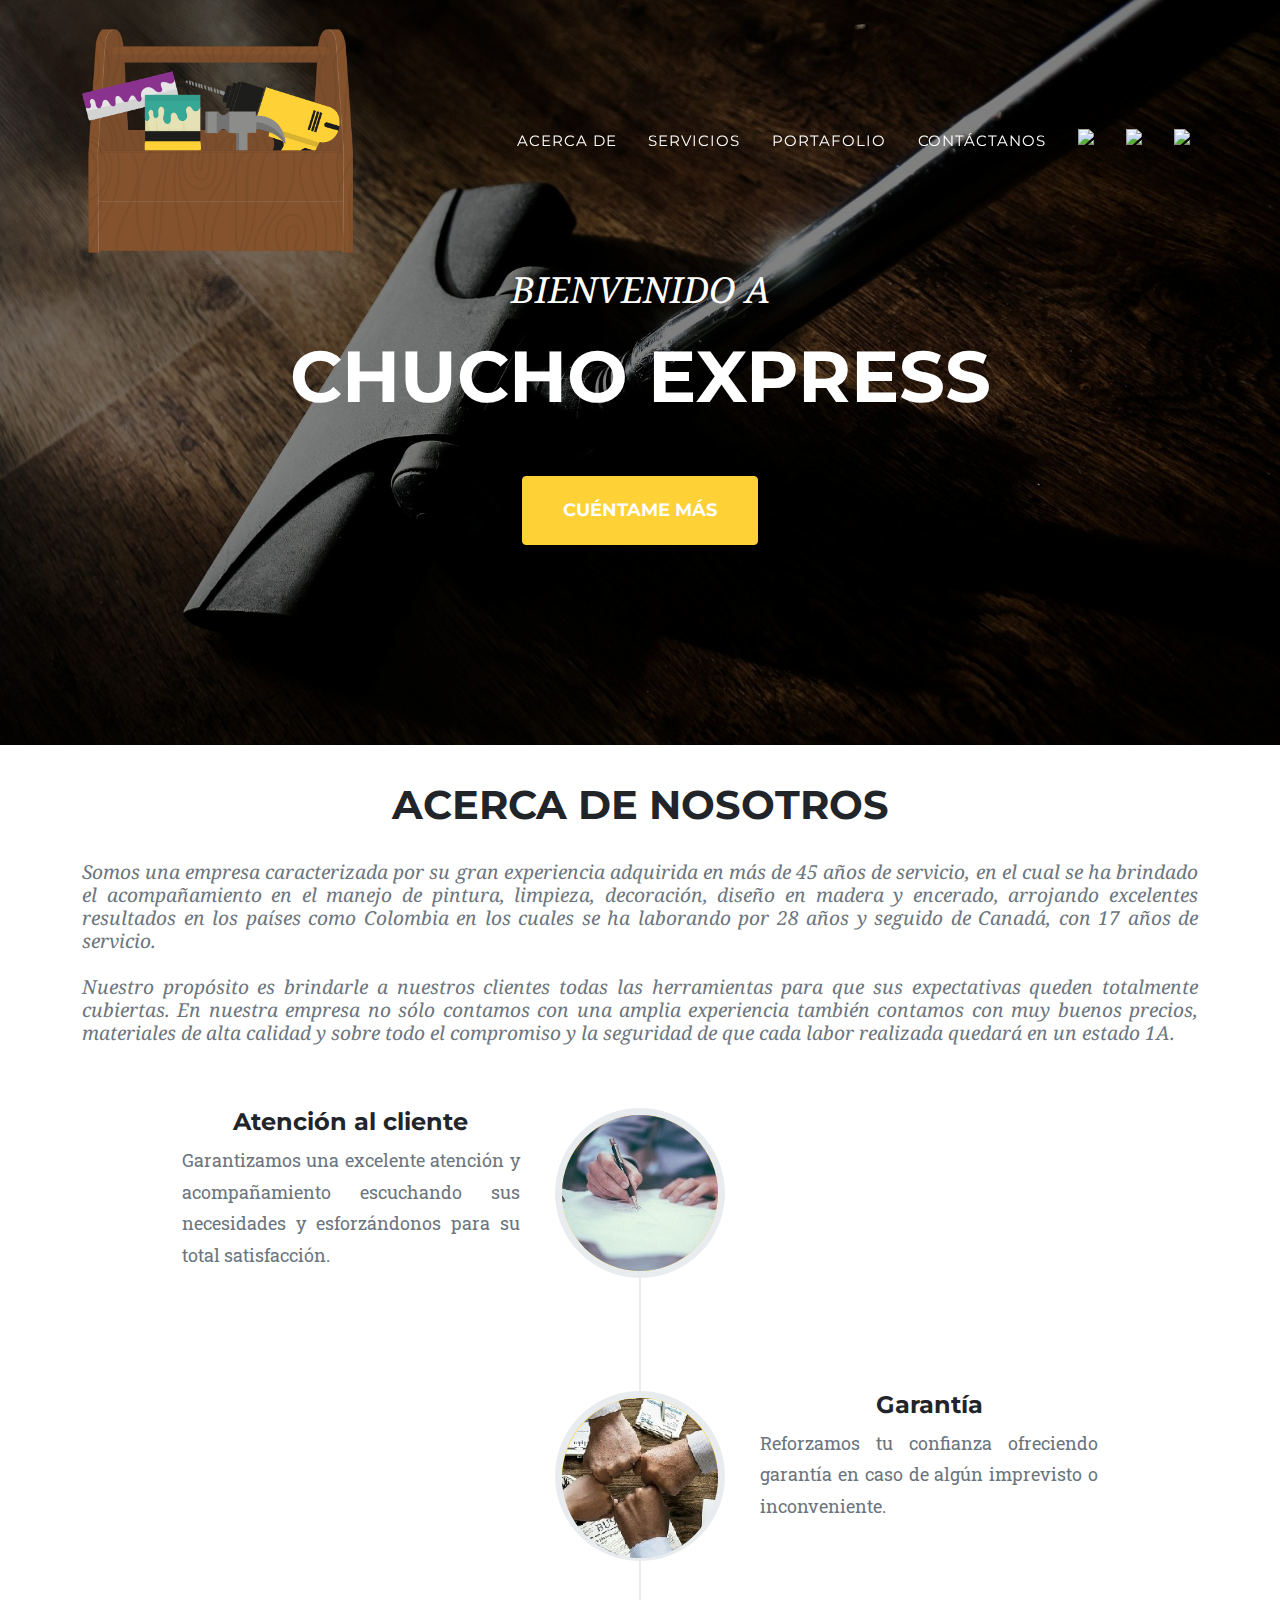
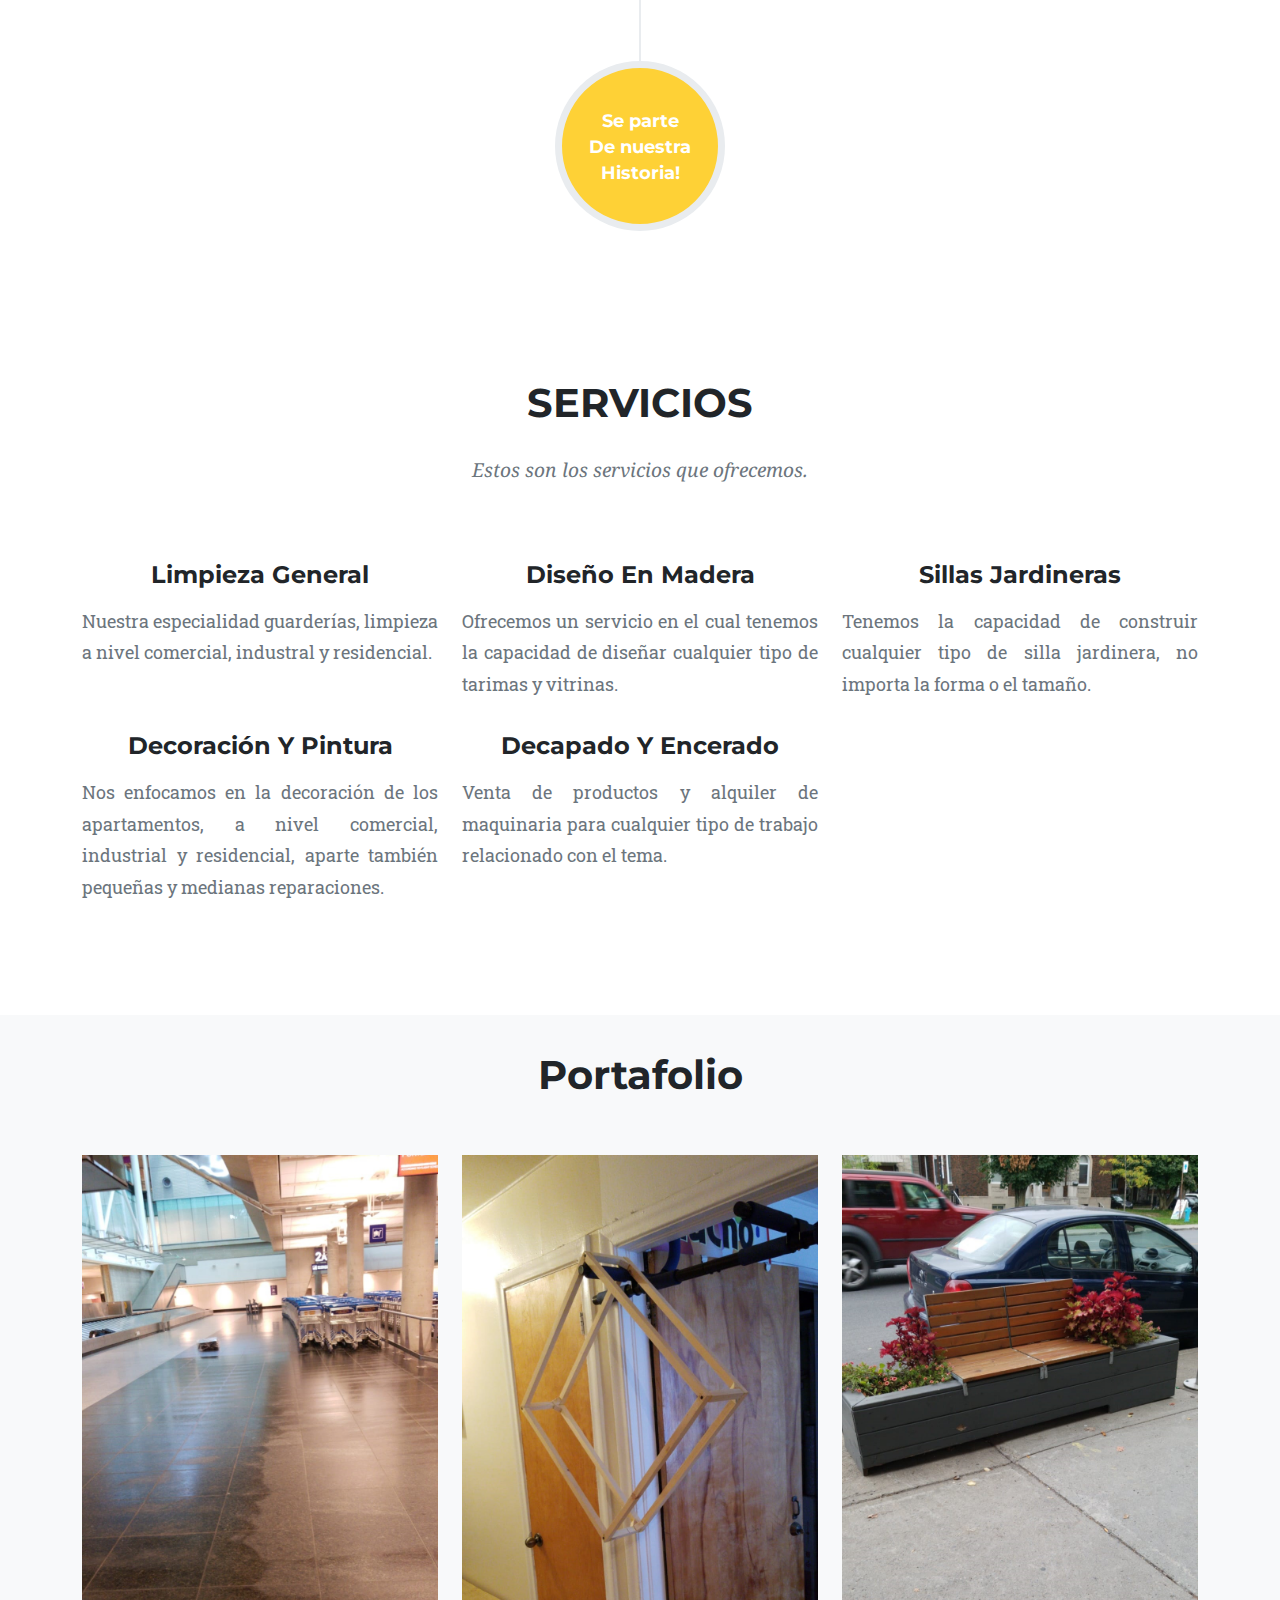
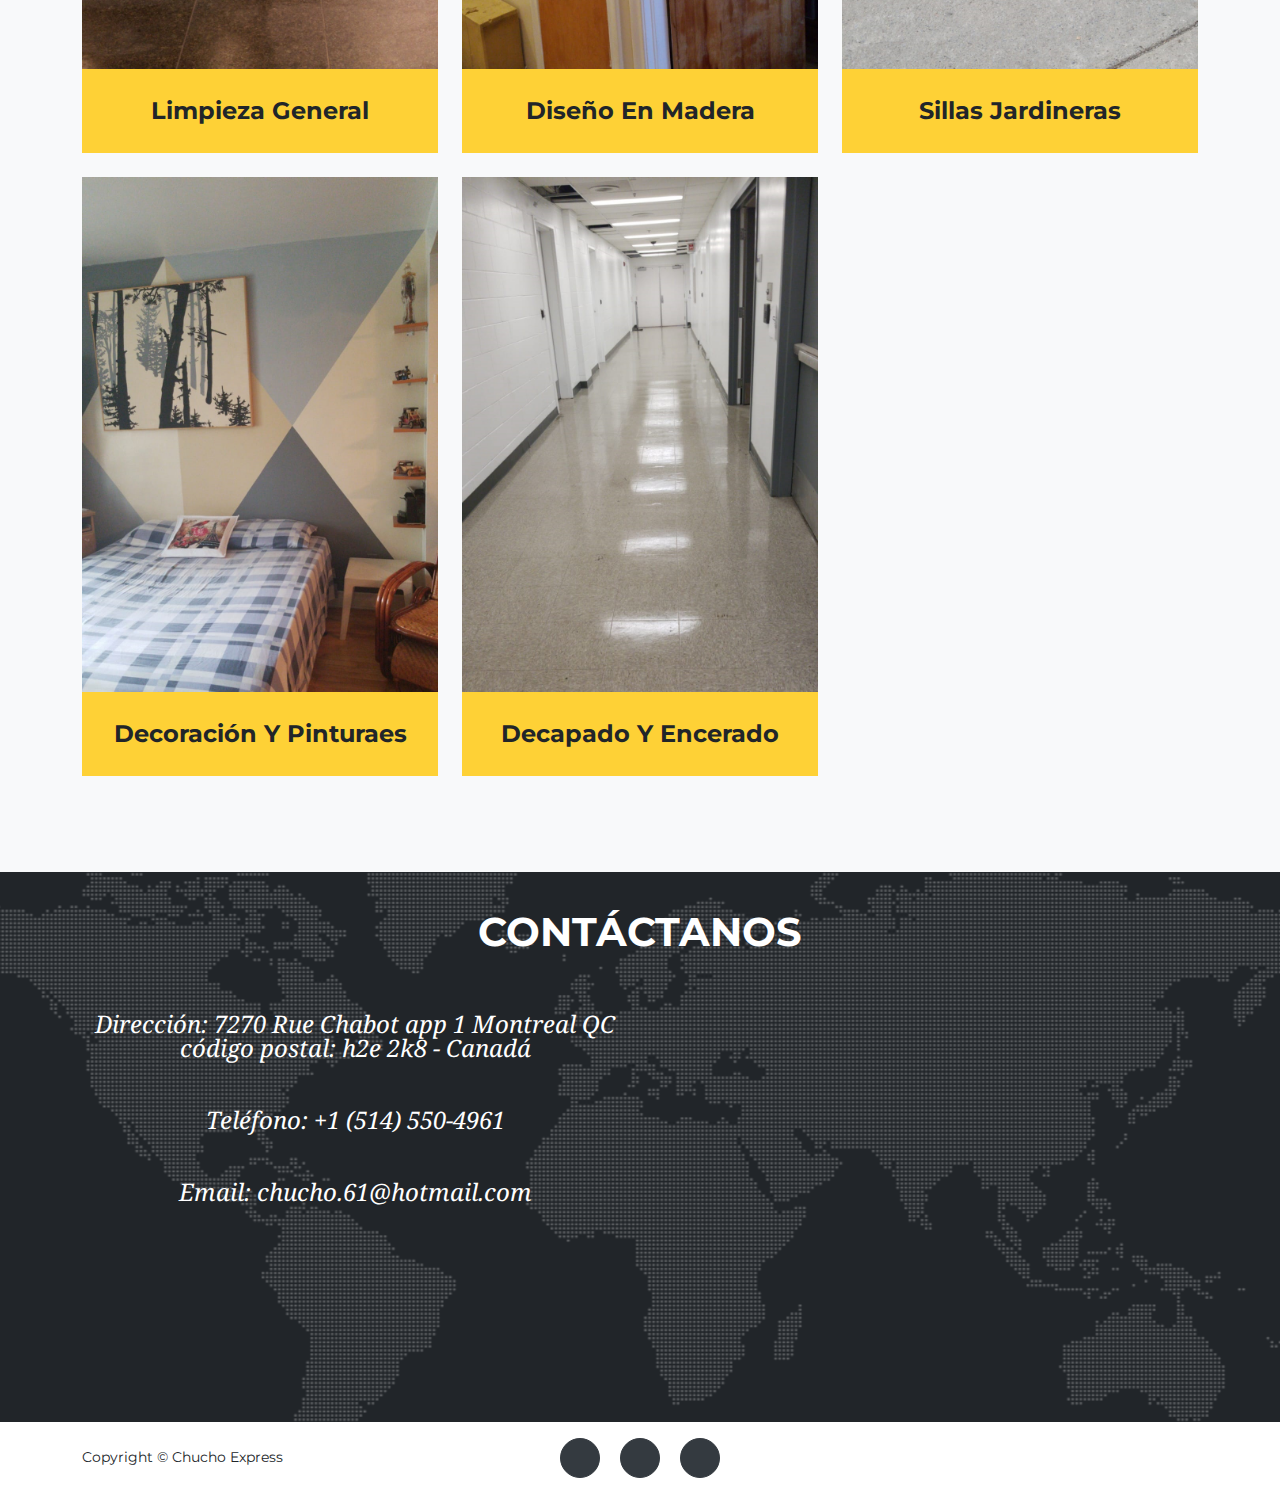
==== commit c9373dd4: "Add files via upload" ====
--- a/index - frances.html
+++ b/index - frances.html
@@ -1,5 +1,5 @@
 <!DOCTYPE html>
-<html lang="es">
+<html lang="france">
     <head>
         <meta charset="utf-8" />
         <meta name="viewport" content="width=device-width, initial-scale=1, shrink-to-fit=no" />
@@ -50,12 +50,15 @@
             <div class="container">
                 <div class="text-center">
                     <h2 class="section-heading text-uppercase">Acerca De Nosotros</h2>
-                    <h3 class="section-subheading text-muted"> <br>Somos una empresa que se caracteriza por su gran experiencia,
-                        contamos con más de 45 años en el manejo de pintura, limpieza, decoración, diseño en madera y encerado
-                        en los países de Colombia laborando 28 años y en Canadá 17 años. 
-                        Nuestro propósito es brindarle a nuestros clientes un gran trabajo con el cual éste quede satisfecho. 
-                        En nuestra empresa no sólo contamos con una excelente experiencia también contamos con muy buenos precios,
-                         materiales de alta calidad y sobre todo el compromiso y la seguridad de que cada labor realizada quedará en un estado 1A.</h3>
+                    <h3 class="section-subheading text-muted"> <br>Somos una empresa caracterizada por su gran experiencia adquirida 
+                        en más de 45 años de servicio, en el cual se ha brindado el acompañamiento  en el manejo de  
+                        pintura, limpieza, decoración, diseño en madera y encerado, arrojando excelentes resultados 
+                        en los países como Colombia en los cuales se ha  laborando por 28 años y seguido de  Canadá, 
+                        con 17 años de servicio. <br> <br>
+                        Nuestro propósito es brindarle a nuestros clientes todas las herramientas para que sus expectativas 
+                        queden totalmente cubiertas. En nuestra empresa no sólo contamos con una amplia experiencia también 
+                        contamos con muy buenos precios, materiales de alta calidad y sobre todo el compromiso y la seguridad 
+                        de que cada labor realizada quedará en un estado 1A.</h3>
                 </div>
                 <ul class="timeline">
                     <li>
@@ -288,9 +291,9 @@
                 <div class="row align-items-center">
                     <div class="col-lg-4 text-lg-left">Copyright © Chucho Express</div>
                     <div class="col-lg-4 my-3 my-lg-0">
-                        <a class="btn btn-dark btn-social mx-2" href="#!"><i class="fab fa-instagram"></i></a>
-                        <a class="btn btn-dark btn-social mx-2" href="#!"><i class="fab fa-facebook-f"></i></a>
-                        <a class="btn btn-dark btn-social mx-2" href="#!"><i class="fab fa-whatsapp"></i></a>
+                        <a class="btn btn-dark btn-social mx-2" target="_blank" href=""><i id="icono" class="fab fa-instagram"></i></a>
+                        <a class="btn btn-dark btn-social mx-2" target="_blank" href="https://www.facebook.com/jesusenrique.mejiarodas"><i id="icono" class="fab fa-facebook-f"></i></a>
+                        <a class="btn btn-dark btn-social mx-2" target="_blank" href=""><i id="icono" class="fab fa-whatsapp"></i></a>
                     </div>
                 </div>
             </div>
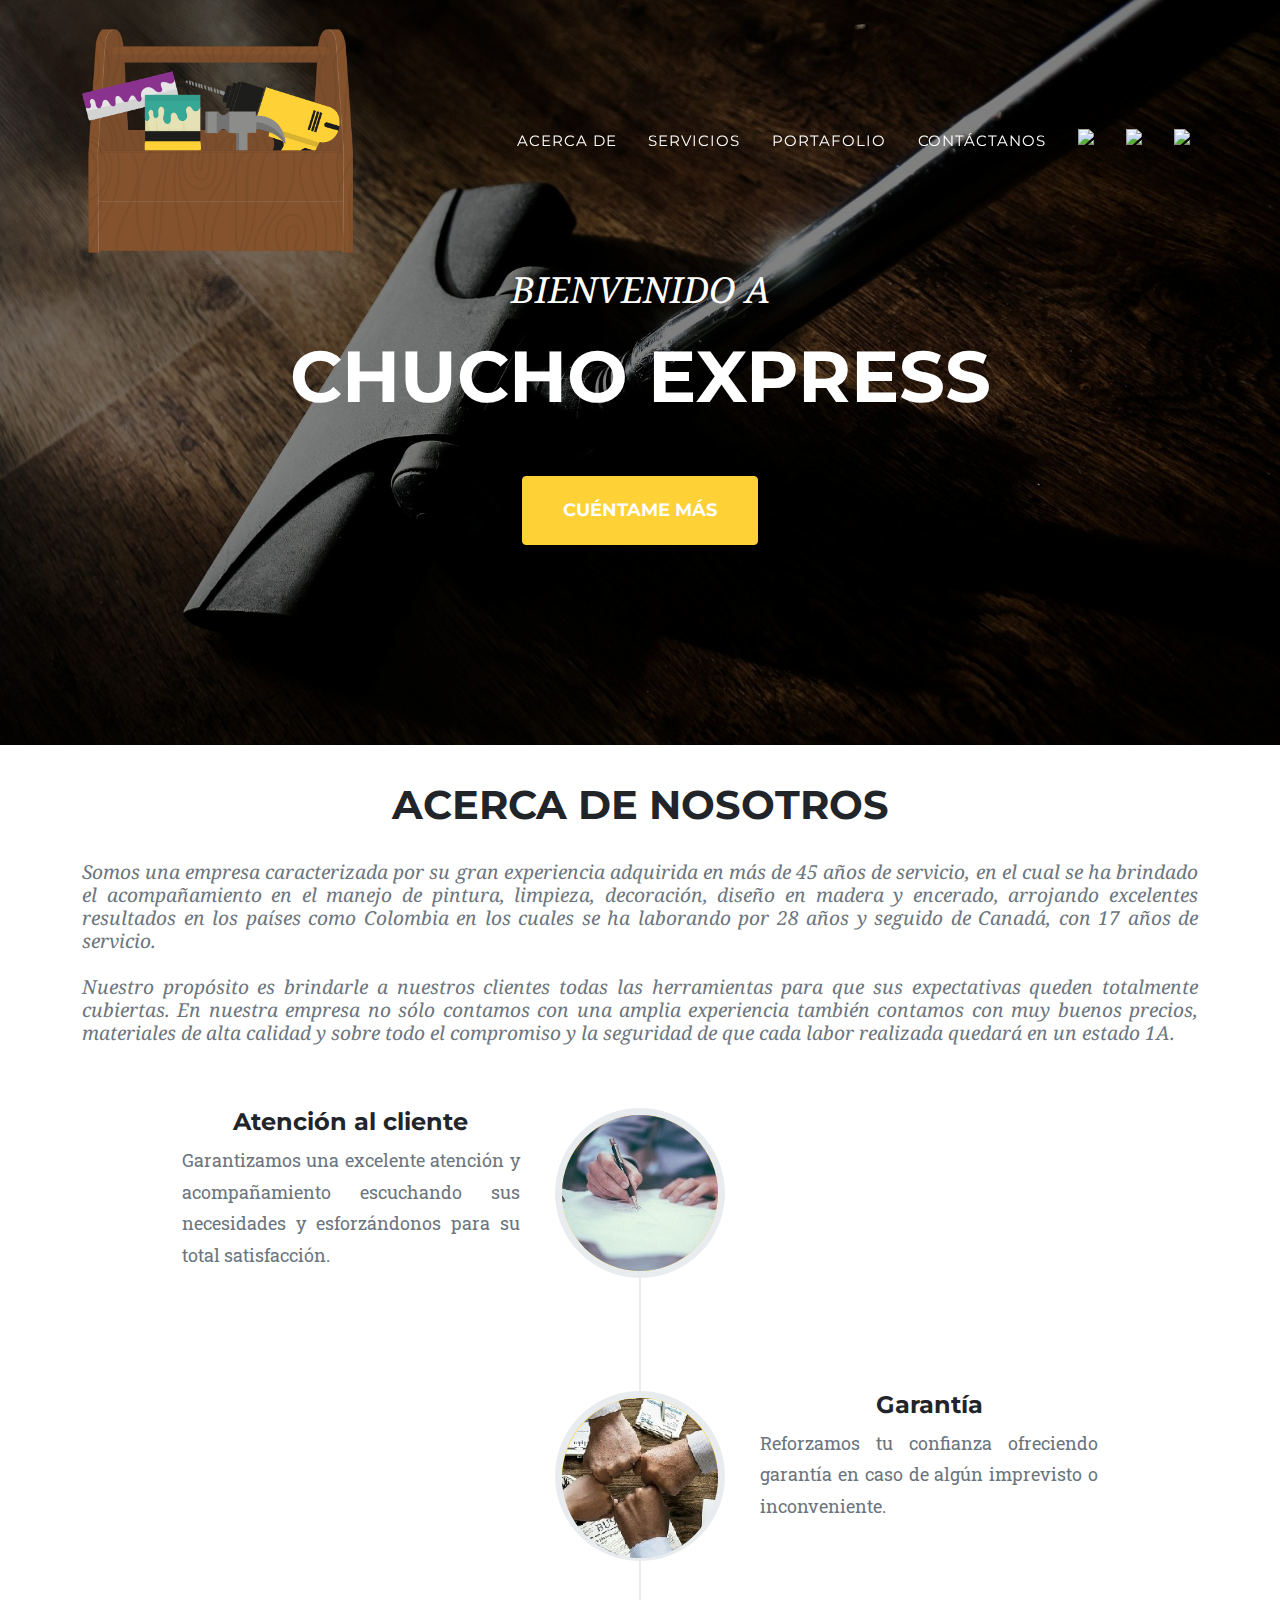
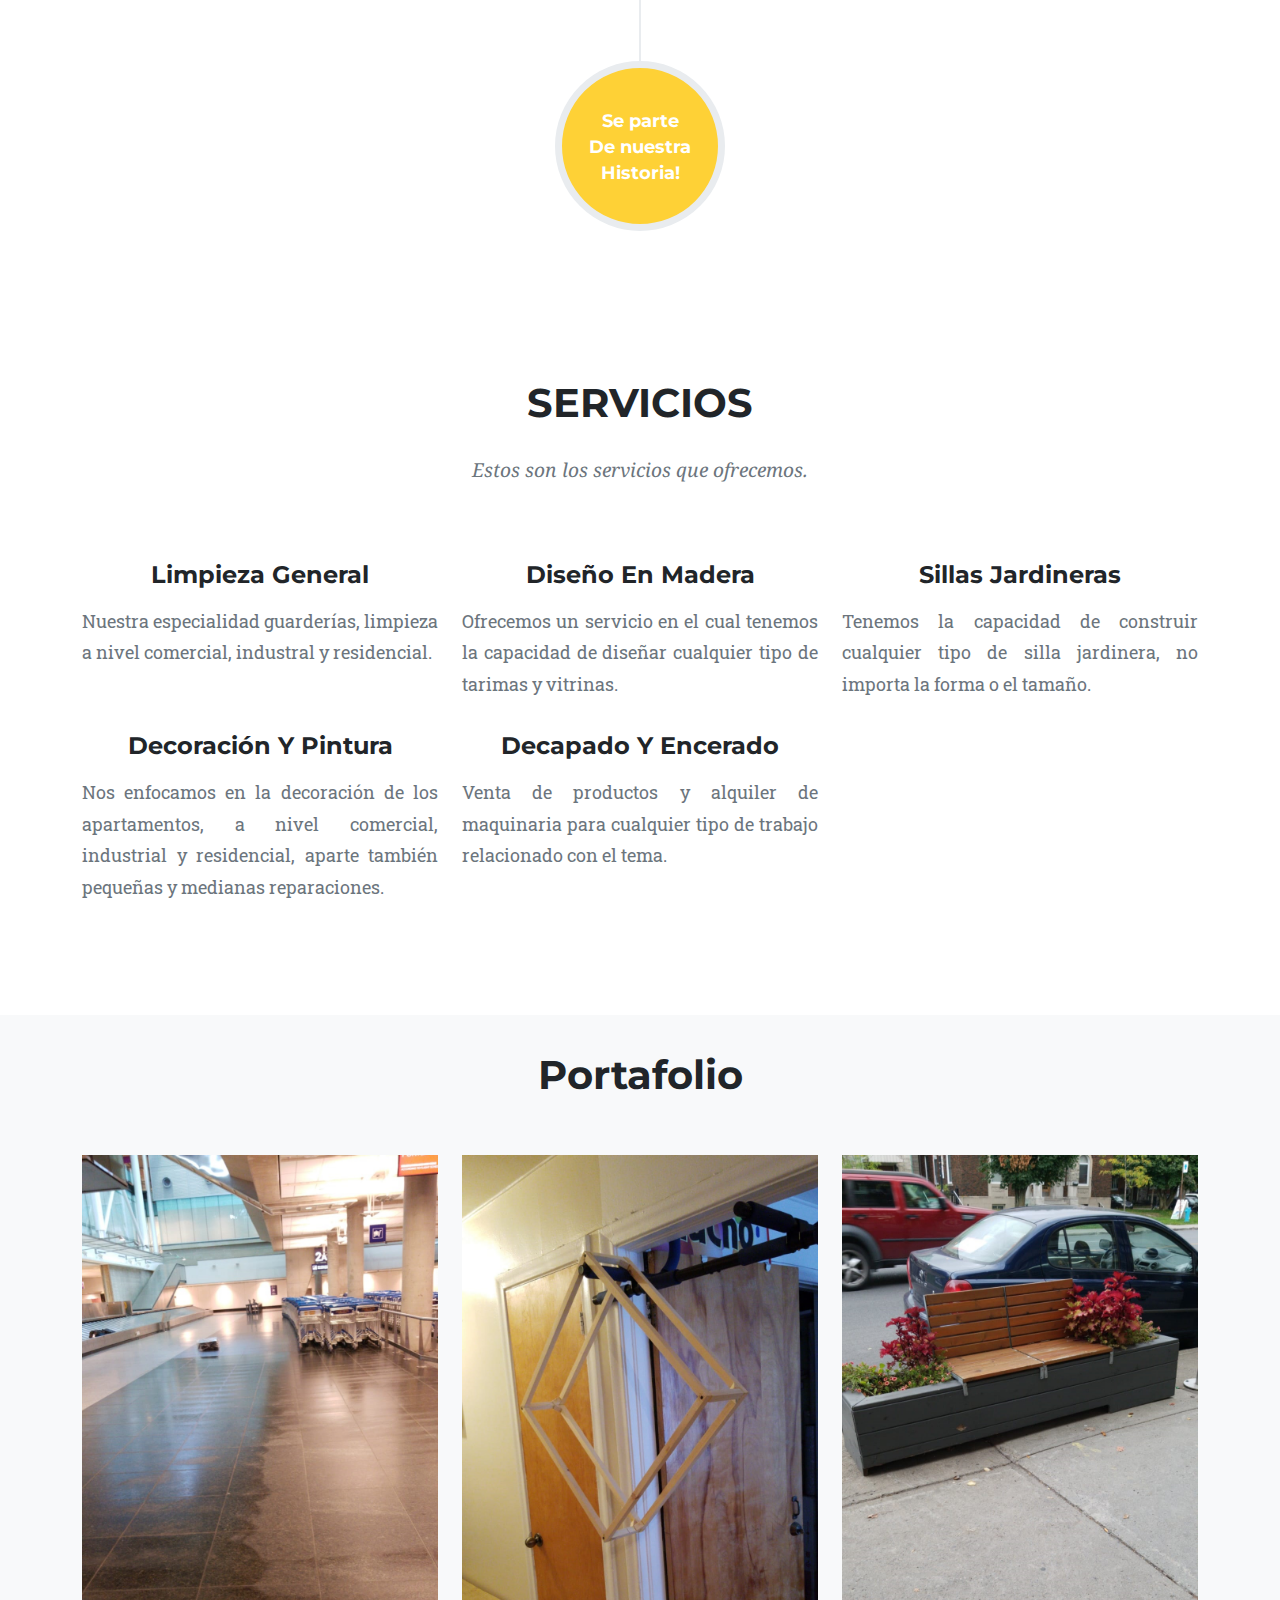
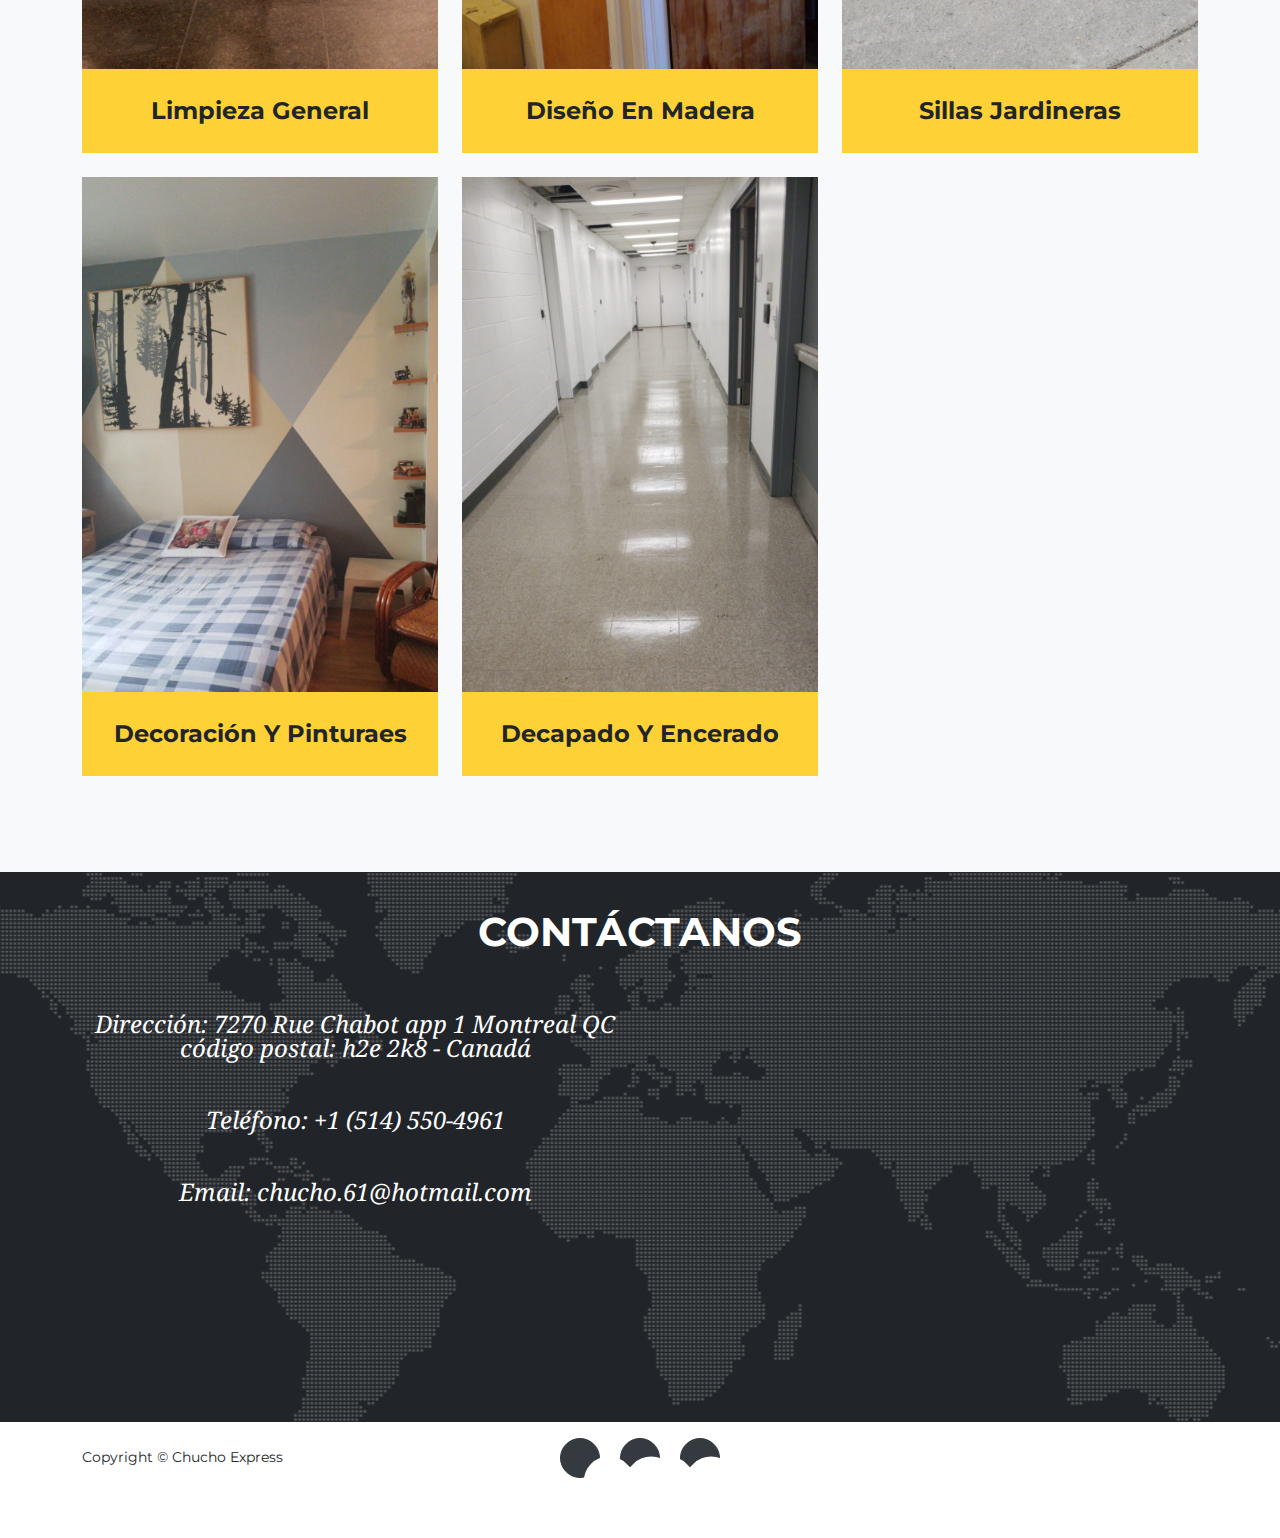
==== commit 27bf41b6: "Add files via upload" ====
--- a/index - frances.html
+++ b/index - frances.html
@@ -31,7 +31,7 @@
                         <li class="nav-item"><a class="nav-link js-scroll-trigger" href="#contact">Contáctanos</a></li>
                         <li class="nav-item"><a class="nav-link js-scroll-trigger" href="index.html"><img class="country-flag" src="https://img.icons8.com/color/48/000000/colombia.png"/></a></li>
                         <li class="nav-item"><a class="nav-link js-scroll-trigger" href="index - ingles.html"><img class="country-flag" src="https://img.icons8.com/cute-clipart/64/000000/usa.png"/></a></li>
-                        <li class="nav-item"><a class="nav-link js-scroll-trigger" href="index.html"><img class="country-flag" src="https://img.icons8.com/color/48/000000/france.png"/></a></li>                       
+                        <li class="nav-item"><a class="nav-link js-scroll-trigger" href="index - frances.html"><img class="country-flag" src="https://img.icons8.com/color/48/000000/france.png"/></a></li>                       
                     </ul>
                 </div>
             </div>
